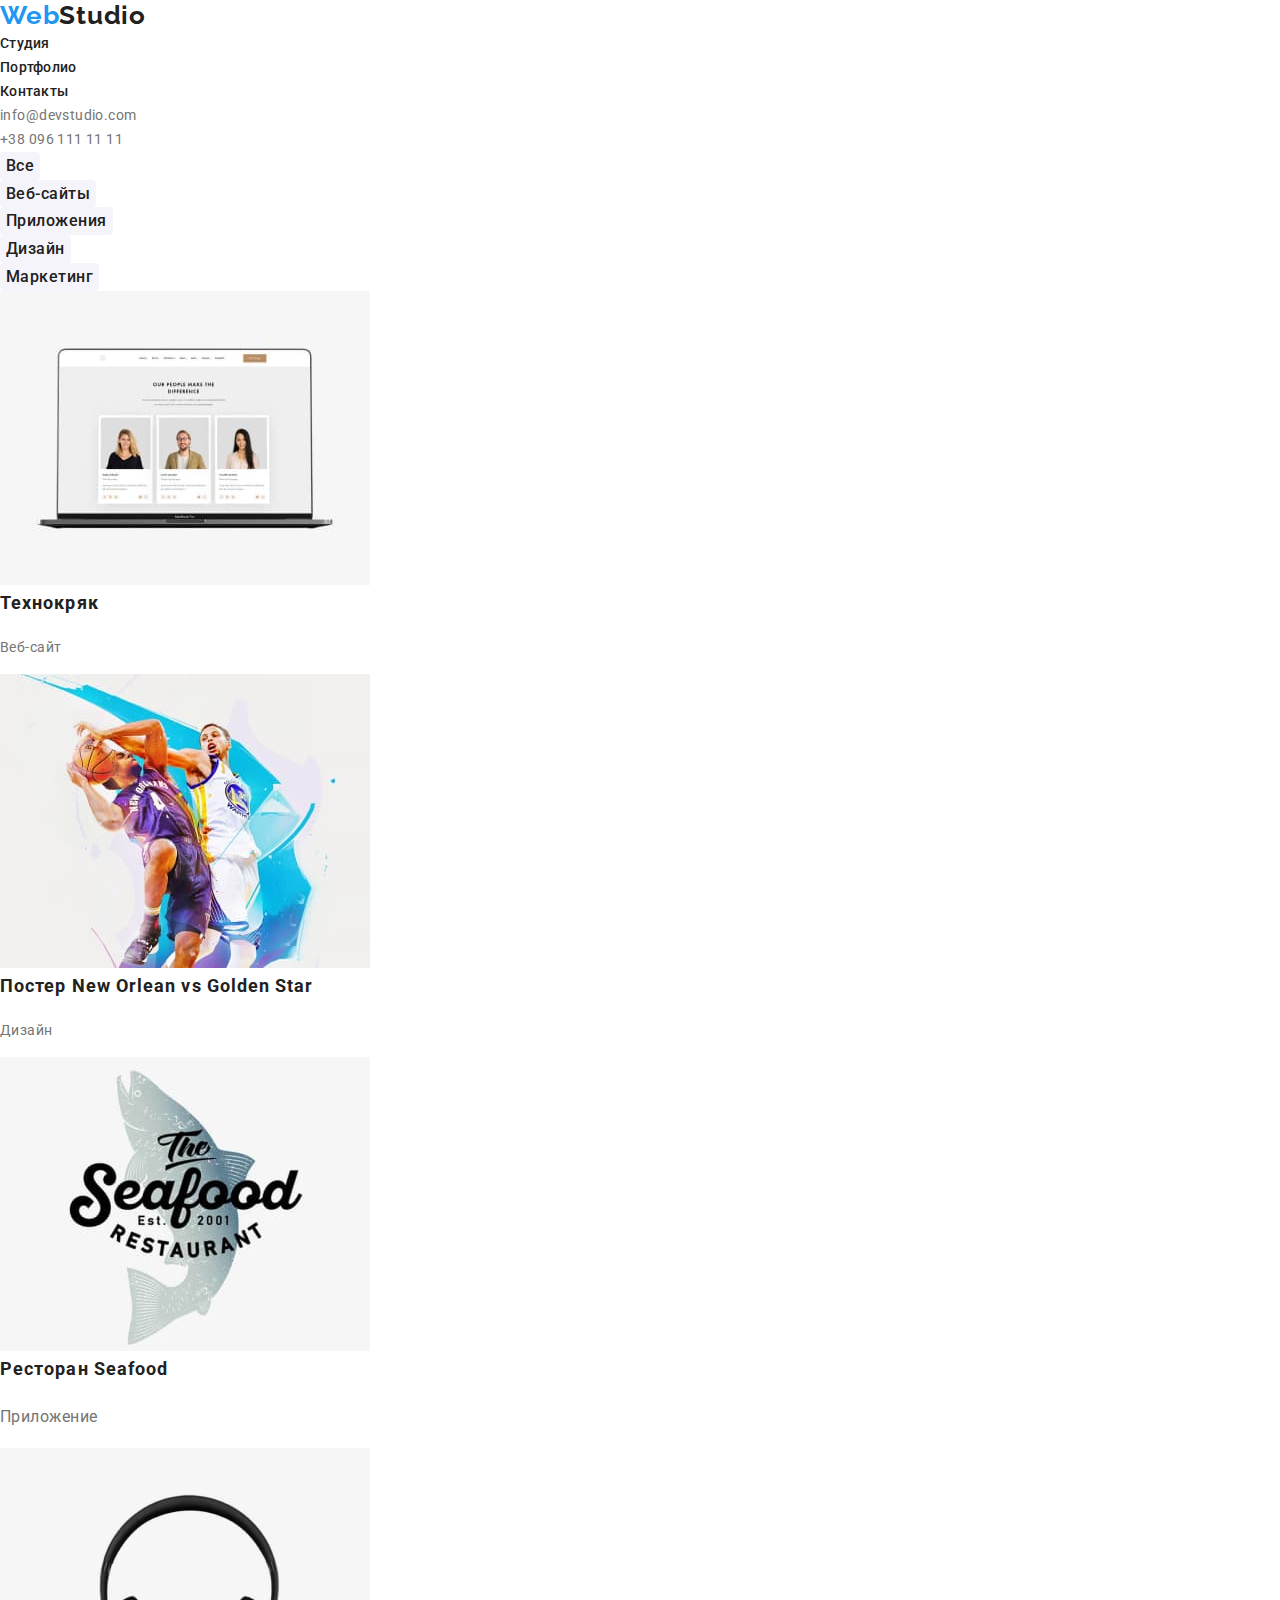
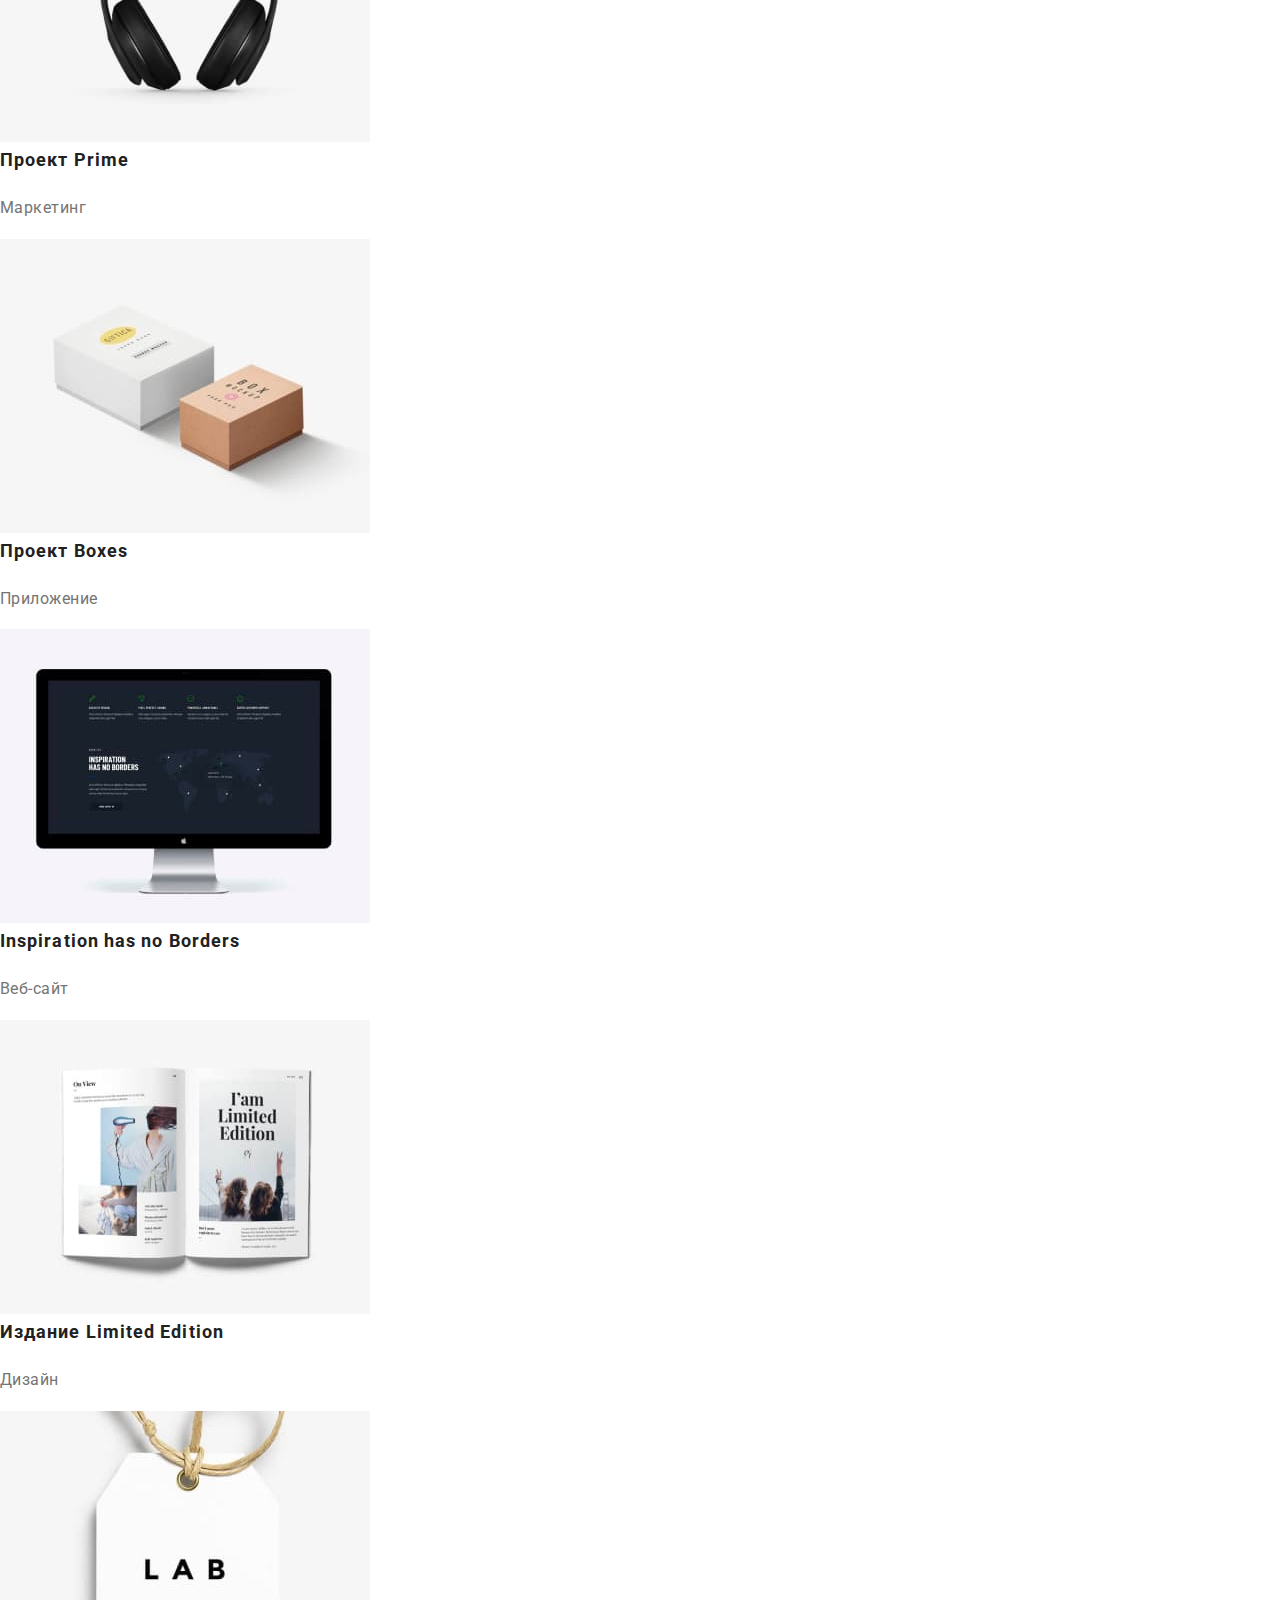
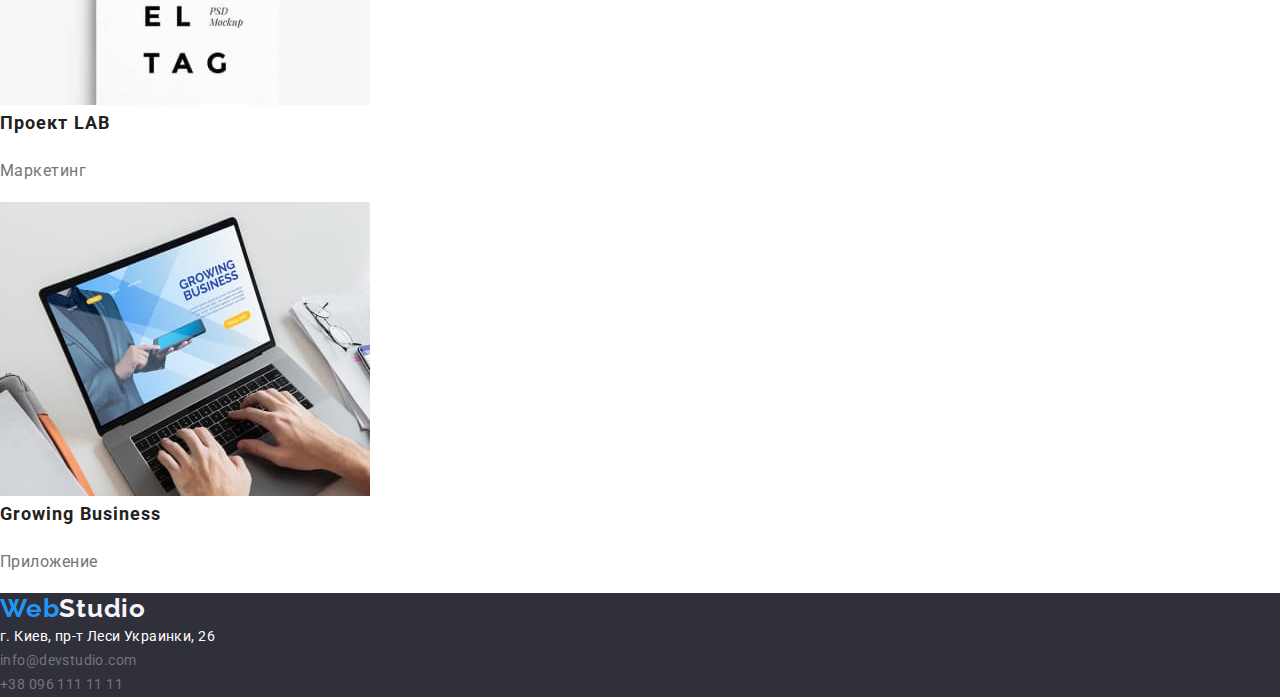
==== portfolio.html @ ca4fcf71 "com1" ====
<!DOCTYPE html>
<html lang="ru">

<head>
    <meta charset="UTF-8" />
    <meta http-equiv="X-UA-Compatible" content="IE=edge" />
    <meta name="viewport" content="width=device-width, initial-scale=1.0" />
    <title>WebStudio</title>
    <link rel="preconnect" href="https://fonts.gstatic.com" />
    <link
        href="https://fonts.googleapis.com/css2?family=Raleway:wght@700&family=Roboto:wght@400;500;700;900&display=swap"
        rel="stylesheet" />
    <link rel="stylesheet"
        href="https://cdnjs.cloudflare.com/ajax/libs/modern-normalize/1.0.0/modern-normalize.min.css" />
    <link rel="stylesheet" href="./css/styles.css" />
</head>

<body>
    <header>
        <div class="container">
            <nav class="nav">
                <a href="./index.html" class="logo">Web<span>Studio</span></a>
                <ul>
                    <li><a href="./studia.html" class="logo-list">Студия</a></li>
                    <li><a href="./portfolio.html" class="logo-list">Портфолио</a></li>
                    <li><a href="" class="logo-list">Контакты</a></li>
                </ul>
            </nav>
            <ul>
                <li>
                    <a href="mailto:info@devstudio.com" class="link">info@devstudio.com</a>
                </li>
                <li><a href="tel:+380961111111" class="link">+38 096 111 11 11</a></li>
            </ul>
        </div>
    </header>
    <main>
        <section>
            <h1 class="visually-hidden"> примеры наших работ</h1>
            <ul>
                <li> <button class="btn" type="button">Все</button> </li>
                <li> <button class="btn" type="button">Веб-сайты</button> </li>
                <li> <button class="btn" type="button">Приложения</button> </li>
                <li> <button class="btn" type="button">Дизайн</button> </li>
                <li> <button class="btn" type="button">Маркетинг</button> </li>
            </ul>

            <ul>
                <li>
                    <img src="./images/portfolio/portfolio1.jpg" alt="laptop" width="370">
                    <h2 class="portfolio-title">Технокряк</h2>
                    <p>Веб-сайт</p>


                </li>
                <li>
                    <img src="./images/portfolio/portfolio2.jpg" alt="poster" width="370">
                    <h2 class="portfolio-title">Постер New Orlean vs Golden Star</h2>
                    <p>Дизайн</p>


                </li>
                <li>
                    <img src="./images/portfolio/portfolio3.jpg" alt="restourant logo" width="370">
                    <h2 class="portfolio-title">Ресторан Seafood</h2>
                    <p class="portfolio-subtitle">Приложение</p>


                </li>
                <li>
                    <img src="./images/portfolio/portfolio4.jpg" alt="headphones" width="370">
                    <h2 class="portfolio-title">Проект Prime</h2>
                    <p class="portfolio-subtitle">Маркетинг</p>


                </li>
                <li>
                    <img src="./images/portfolio/portfolio5.jpg" alt="project boxes" width="370">
                    <h2 class="portfolio-title">Проект Boxes</h2>
                    <p class="portfolio-subtitle">Приложение</p>


                </li>
                <li>
                    <img src="./images/portfolio/portfolio6.jpg" alt="Inspiration" width="370">

                    <h2 class="portfolio-title">Inspiration has no Borders</h2>
                    <p class="portfolio-subtitle">Веб-сайт</p>


                </li>
                <li>
                    <img src="./images/portfolio/portfolio7.jpg" alt="Limited Edition" width="370">
                    <h2 class="portfolio-title">Издание Limited Edition</h2>
                    <p class="portfolio-subtitle">Дизайн</p>


                </li>
                <li>
                    <img src="./images/portfolio/portfolio8.jpg" alt="project lab" width="370">
                    <h2 class="portfolio-title">Проект LAB</h2>
                    <p class="portfolio-subtitle">Маркетинг</p>


                </li>
                <li>
                    <img src="./images/portfolio/portfolio9.jpg" alt="Growing Business" width="370">
                    <h2 class="portfolio-title">Growing Business</h2>
                    <p class="portfolio-subtitle">Приложение</p>


                </li>
            </ul>
        </section>
    </main>
    <footer class="footer">

        <a href="./index.html" class="logo">Web<span>Studio</span></a>
        <address>
            <p class="address">г. Киев, пр-т Леси Украинки, 26</p>
            <ul>
                <li>
                    <a href="mailto:info@devstudio.com" class="link">info@devstudio.com</a>
                </li>
                <li><a href="tel:+380961111111" class="link">+38 096 111 11 11</a></li>
            </ul>
        </address>
    </footer>
</body>

</html>
---- css/styles.css ----
body {
    font-family: 'Roboto';
    font-size: 14px;
    line-height: 1.71;
    letter-spacing: 0.03em;
    color: var(--main-text-color);
}

:root {
    --accent-color-accent: #2196F3;
    --title-text-color: #212121;
    --main-text-color: #757575;
    --main-font: 'Roboto', sans-serif;
    --title-font: 'Raleway', sans-serif;
    --background-color: #F5F4FA;
    --background-color-light: #E5E5E5;
    --background-color-dark: #2F303A;
    --focus-color-text: #FFFFFF;
    --address-link-color-footer: rgba(255, 255, 255, 0.6);
}

html {
    box-sizing: border-box;
}

*, *::after, *::before {
    box-sizing: inherit;
}

h1, h2, h3, h4, h5, h6, p {
    margin-top: 0;
}

ul, a {
    list-style-type: none;
    padding-left: 0;
    margin: 0;
    text-decoration: none;
}

img {
    display: block;
    max-width: 100%;
    height: auto;
}

.nav {}

/* header */

/* nav */

.logo {
    font-family: Raleway;
    font-weight: bold;
    font-size: 26px;
    line-height: 1.19;
    letter-spacing: 0.03em;
    color: var(--accent-color-accent);
}

.nav span {
    color: var(--title-text-color);
}

.link {
    text-decoration: none;
    color: var(--main-text-color);
    font-style: normal;
}

.link:hover, .link:focus {
    color: var(--accent-color-accent)
}

/* header-list */

.logo-list {
    font-weight: 500;
    font-size: 14px;
    line-height: 1.14;
    letter-spacing: 0.02em;
    color: var(--title-text-color);
}

.logo-list:hover, .logo-list:focus {
    color: var(--accent-color-accent)
}

/* footer */

.footer {
    background: var(--background-color-dark);
}

.footer span {
    color: var(--background-color);
}

.address {
    font-style: normal;
    text-decoration: none;
    font-size: 14px;
    line-height: 1.71;
    letter-spacing: 0.03em;
    color: var(--focus-color-text);
    margin: 0;
}

/* .container, .address {
    width: 1230px;
    margin-left: auto;
    margin-right: auto;
    padding-left: 15px;
    padding-right: 15px;
    margin: 0 auto;
} */

/* main secion2 */

.caption-our-team {
    font-family: var(---main-font);
    font-weight: bold;
    font-size: 36px;
    line-height: 1.16;
    letter-spacing: 0.03em;
    color: var(--title-text-color);
    text-decoration: none;
}

.title-our-team {
    font-weight: 500;
    font-size: 16px;
    line-height: 1.18;
    letter-spacing: 0.03em;
    color: var(--title-text-color)
}

.subtitle-our-team {
    font-weight: normal;
    font-size: 16px;
    line-height: 1.18;
    letter-spacing: 0.03em;
    color: var(--main-text-color)
}

/* main section 1 */

.pic-backround {
    background-image: url(../images/Bg.jpg);
}

.pic-backround-title {
    font-weight: 900;
    font-size: 44px;
    line-height: 1.36;
    letter-spacing: 0.06em;
    text-transform: uppercase;
    color: var(--focus-color-text);
}

/*  кнопка Заказать услугу */

.main-button {
    font-weight: bold;
    font-size: 16px;
    line-height: 1.87;
    letter-spacing: 0.06em;
    color: var(--focus-color-text);
    background-color: var(--accent-color-accent);
    cursor: pointer;
}

/* секция  примеры наших работ */

.section-title {
    font-weight: bold;
    font-size: 14px;
    line-height: 1.14;
    letter-spacing: 0.03em;
    text-transform: uppercase;
    color: var(--title-text-color);
}

.section-subtitle {
    font-size: 14px;
    line-height: 1.71;
    letter-spacing: 0.03em;
}

.visually-hidden {
    position: absolute;
    clip: rect(1px 1px 1px 1px);
    clip: rect(1px, 1px, 1px, 1px);
    padding: 0;
    border: 0;
    height: 1px;
    width: 1px;
    overflow: hidden
}

/* page  portfolio */

/* секция  примеры наших работ */

.portfolio-title {
    font-weight: bold;
    font-size: 18px;
    line-height: 2.0;
    letter-spacing: 0.06em;
    color: var(--title-text-color);
}

.portfolio-subtitle {
    font-size: 16px;
    line-height: 1.87;
    letter-spacing: 0.03em;
    color: var(--main-text-color);
}

.btn {
    background: var(--background-color);
    color: var(--title-text-color);
    border-radius: 4px;
    border: none;
    font-weight: 500;
    font-size: 16px;
    line-height: 1.62;
    letter-spacing: 0.03em;
}

.btn:hover, .btn:focus {
    background: var(--accent-color-accent);
    box-shadow: 0px 3px 1px rgba(0, 0, 0, 0.1), 0px 1px 2px rgba(0, 0, 0, 0.08), 0px 2px 2px rgba(0, 0, 0, 0.12);
    border-radius: 4px;
    color: var(--focus-color-text);
    border: none;
}
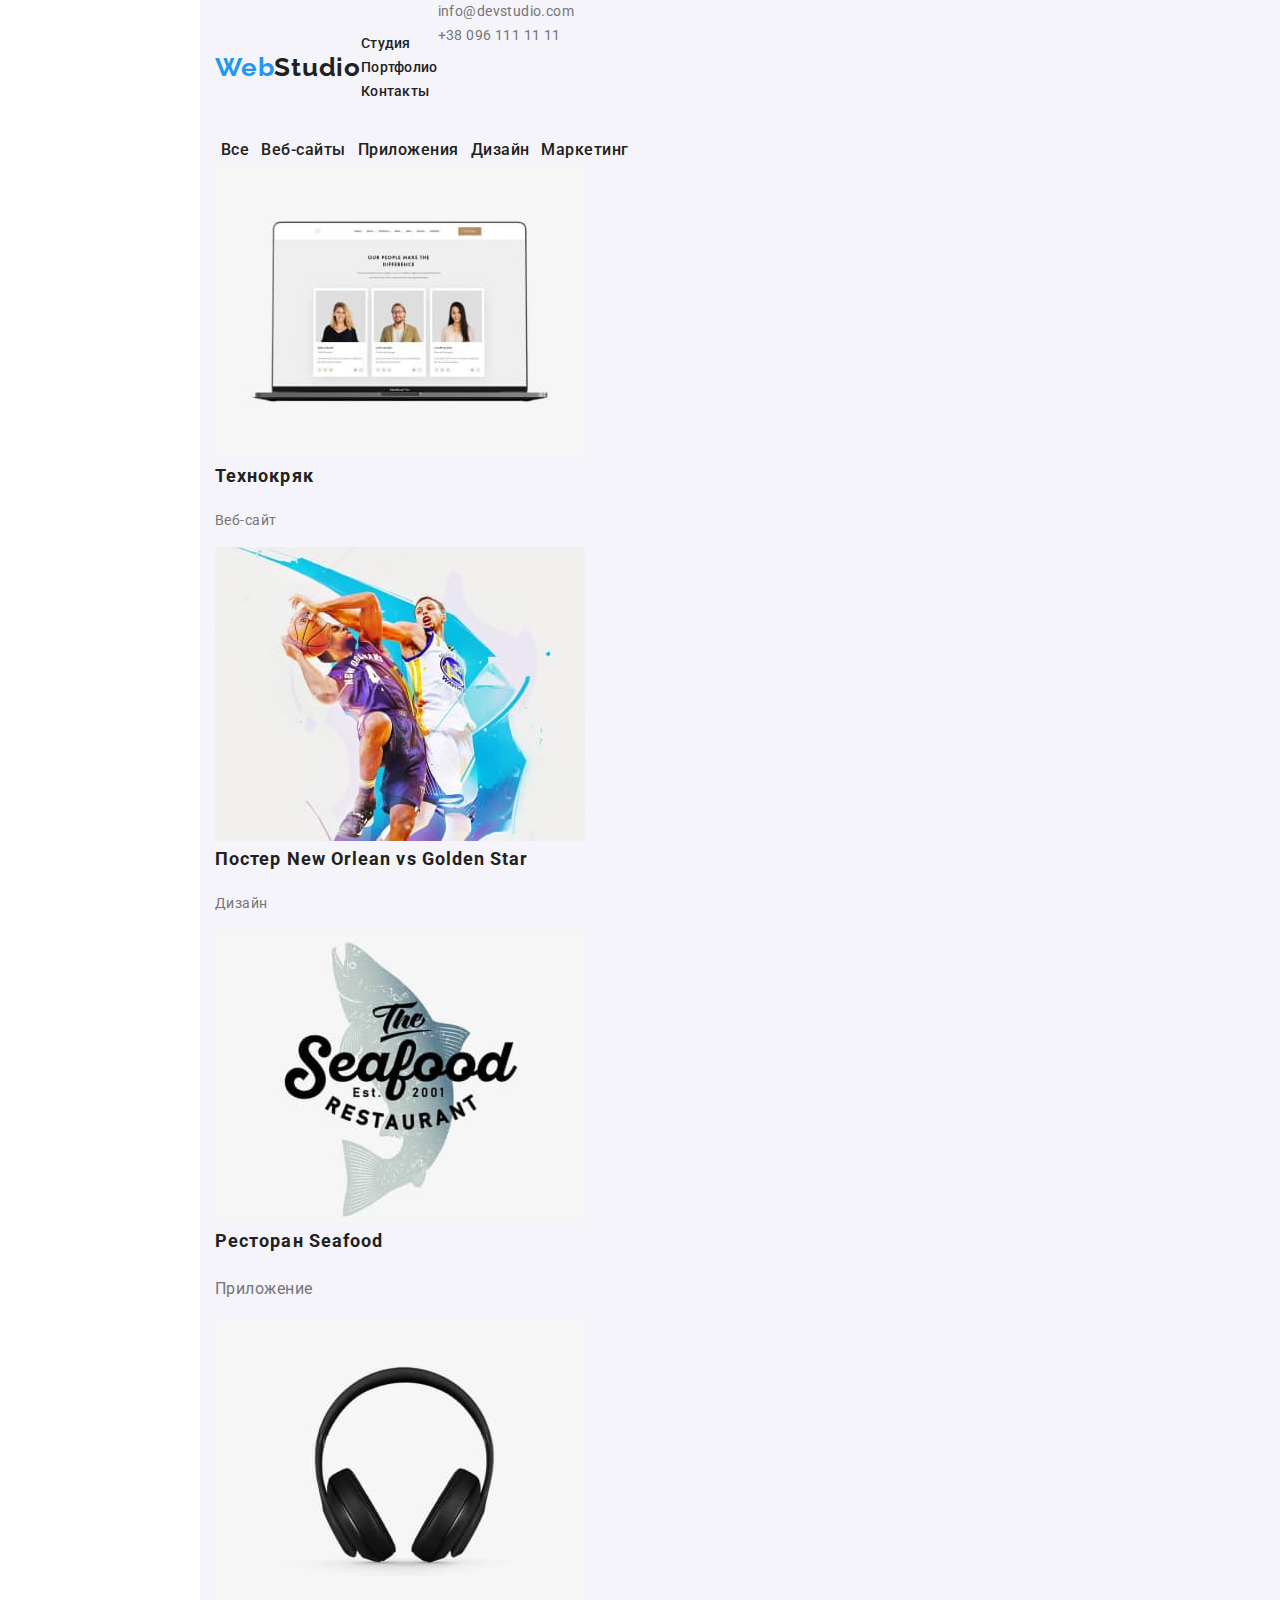
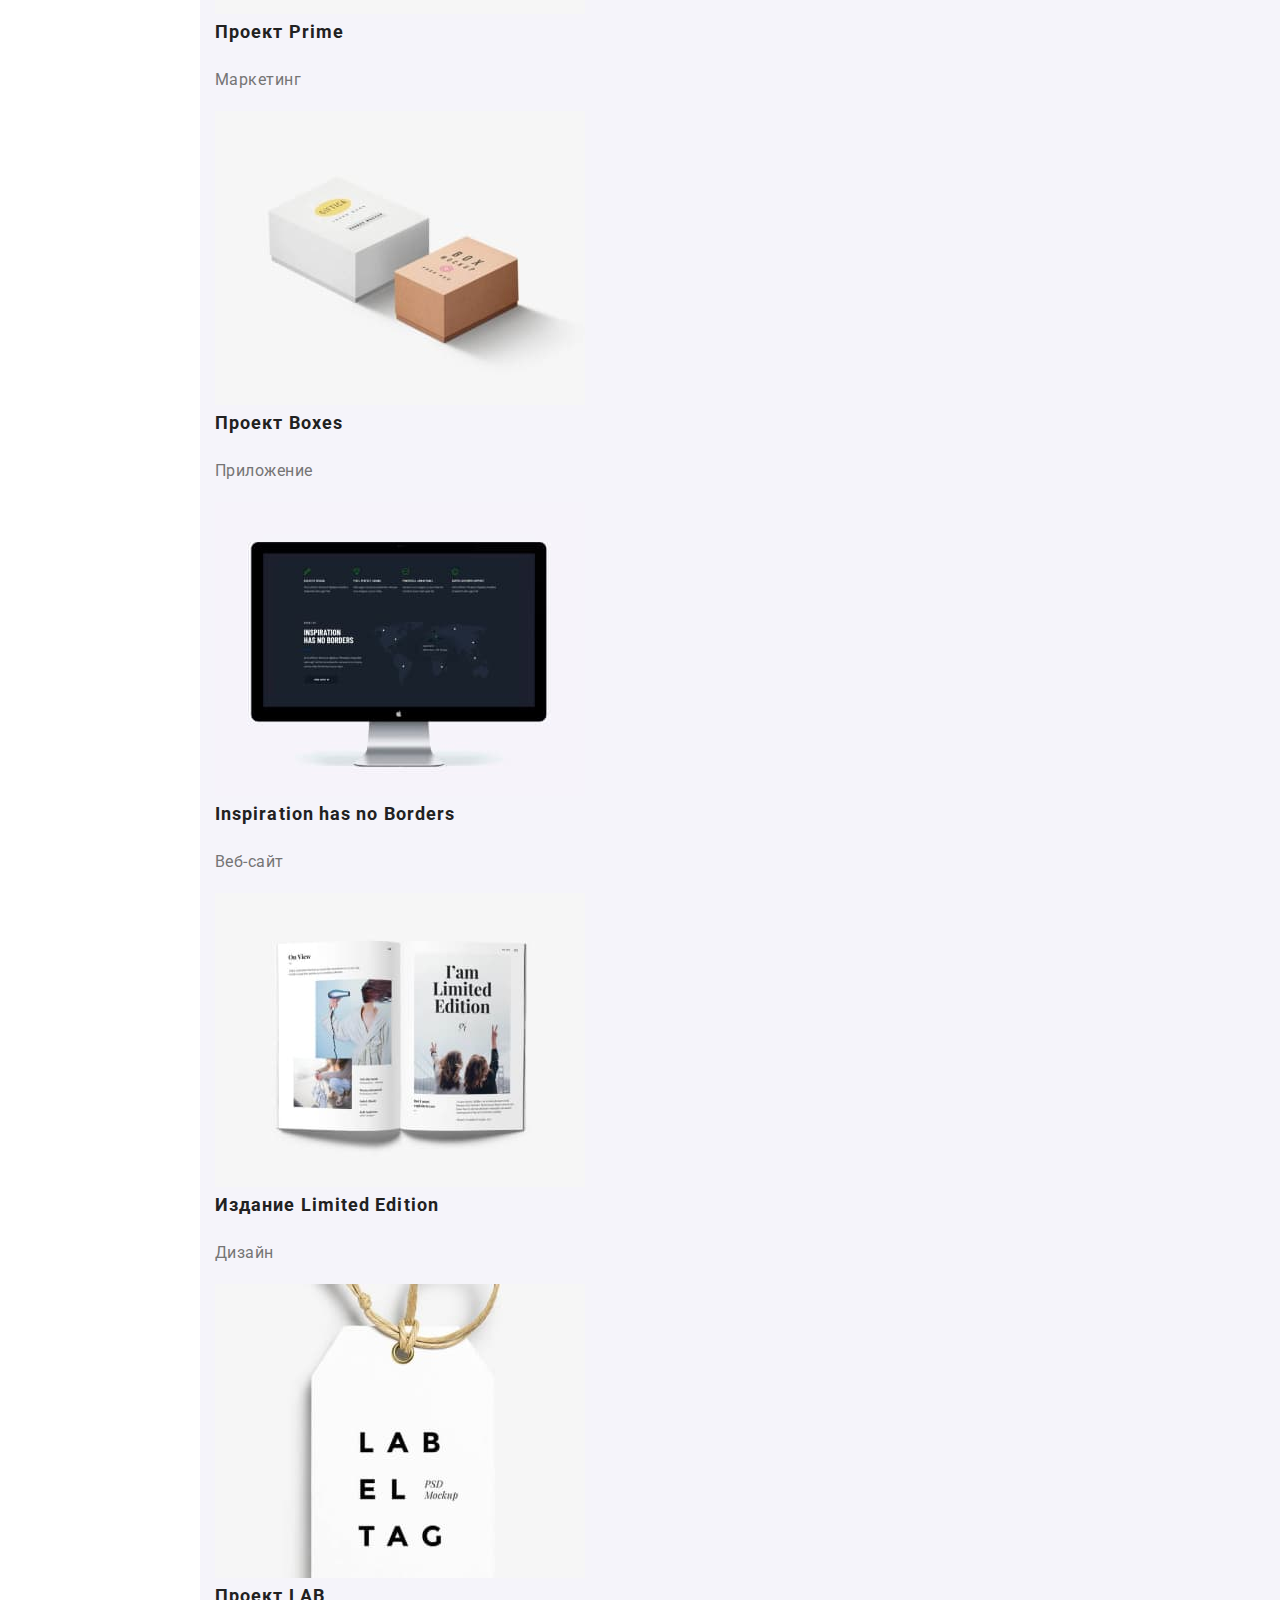
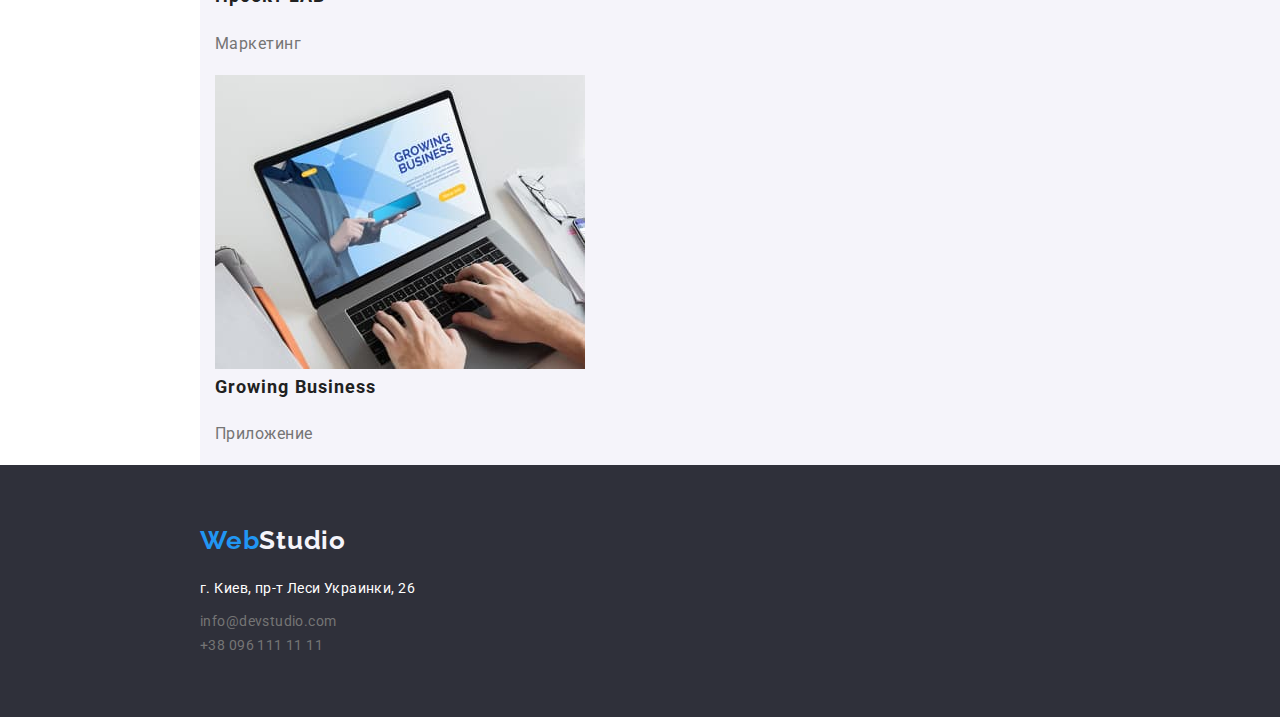
==== commit 3050532f: "c1" ====
--- a/portfolio.html
+++ b/portfolio.html
@@ -35,9 +35,10 @@
         </div>
     </header>
     <main>
+        <div class="container">
         <section>
             <h1 class="visually-hidden"> примеры наших работ</h1>
-            <ul>
+            <ul class="list-btn">
                 <li> <button class="btn" type="button">Все</button> </li>
                 <li> <button class="btn" type="button">Веб-сайты</button> </li>
                 <li> <button class="btn" type="button">Приложения</button> </li>
@@ -112,20 +113,22 @@
                 </li>
             </ul>
         </section>
+    </div>
     </main>
-    <footer class="footer">
 
-        <a href="./index.html" class="logo">Web<span>Studio</span></a>
-        <address>
-            <p class="address">г. Киев, пр-т Леси Украинки, 26</p>
-            <ul>
-                <li>
-                    <a href="mailto:info@devstudio.com" class="link">info@devstudio.com</a>
-                </li>
-                <li><a href="tel:+380961111111" class="link">+38 096 111 11 11</a></li>
-            </ul>
-        </address>
-    </footer>
+        <footer class="footer">
+        
+            <a href="./index.html" class="logo">Web<span>Studio</span></a>
+            <address>
+                <p class="address">г. Киев, пр-т Леси Украинки, 26</p>
+                <ul>
+                    <li>
+                        <a href="mailto:info@devstudio.com" class="link">info@devstudio.com</a>
+                    </li>
+                    <li><a href="tel:+380961111111" class="link">+38 096 111 11 11</a></li>
+                </ul>
+            </address>
+        </footer>
 </body>
 
 </html>--- a/css/styles.css
+++ b/css/styles.css
@@ -44,77 +44,122 @@
     height: auto;
 }
 
-.nav {}
-
-/* header */
-
-/* nav */
-
-.logo {
-    font-family: Raleway;
-    font-weight: bold;
-    font-size: 26px;
-    line-height: 1.19;
-    letter-spacing: 0.03em;
-    color: var(--accent-color-accent);
-}
-
-.nav span {
-    color: var(--title-text-color);
-}
-
-.link {
-    text-decoration: none;
-    color: var(--main-text-color);
-    font-style: normal;
-}
-
-.link:hover, .link:focus {
-    color: var(--accent-color-accent)
-}
-
-/* header-list */
-
-.logo-list {
-    font-weight: 500;
-    font-size: 14px;
-    line-height: 1.14;
-    letter-spacing: 0.02em;
-    color: var(--title-text-color);
-}
-
-.logo-list:hover, .logo-list:focus {
-    color: var(--accent-color-accent)
-}
-
-/* footer */
-
-.footer {
-    background: var(--background-color-dark);
-}
-
-.footer span {
-    color: var(--background-color);
-}
-
-.address {
-    font-style: normal;
-    text-decoration: none;
-    font-size: 14px;
-    line-height: 1.71;
-    letter-spacing: 0.03em;
-    color: var(--focus-color-text);
-    margin: 0;
-}
-
-/* .container, .address {
-    width: 1230px;
+.container {
+    width: 1560px;
     margin-left: auto;
     margin-right: auto;
     padding-left: 15px;
     padding-right: 15px;
     margin: 0 auto;
-} */
+    display: flex;
+}
+
+/* header */
+
+/* nav */
+
+.logo {
+    font-family: Raleway;
+    font-weight: bold;
+    font-size: 26px;
+    line-height: 1.19;
+    letter-spacing: 0.03em;
+    color: var(--accent-color-accent);
+}
+
+.nav span {
+    color: var(--title-text-color);
+}
+
+.nav-list {
+    display: flex;
+    align-items: center;
+    margin-left: 93px;
+}
+
+.nav {
+    display: flex;
+    align-items: center;
+    padding-top: 32px;
+    padding-bottom: 32px;
+}
+
+.contacts-item {}
+
+.contacts {
+    display: flex;
+    align-items: center;
+    margin-left: auto;
+}
+
+.link {
+    text-decoration: none;
+    color: var(--main-text-color);
+    font-style: normal;
+}
+
+.link:hover, .link:focus {
+    color: var(--accent-color-accent)
+}
+
+/* header-list */
+
+.logo-list {
+    font-weight: 500;
+    font-size: 14px;
+    line-height: 1.14;
+    letter-spacing: 0.02em;
+    color: var(--title-text-color);
+}
+
+.logo-list:hover, .logo-list:focus {
+    color: var(--accent-color-accent)
+}
+
+header {
+    padding-left: 200px;
+    padding-right: 200px;
+    margin-left: auto;
+    margin-right: auto;
+}
+
+main {
+    padding-left: 200px;
+    padding-right: 200px;
+    margin-left: auto;
+    margin-right: auto;
+}
+
+/* footer */
+
+.footer {
+    background: var(--background-color-dark);
+    padding-left: 200px;
+    padding-top: 60px;
+    padding-bottom: 60px;
+    height: 252px;
+}
+
+.container, .section-our-team {
+    background: var(--background-color);
+    width: 1600px;
+}
+
+.footer span {
+    color: var(--background-color);
+}
+
+.address {
+    font-style: normal;
+    text-decoration: none;
+    font-size: 14px;
+    line-height: 1.71;
+    letter-spacing: 0.03em;
+    color: var(--focus-color-text);
+    margin: 0;
+    padding-top: 20px;
+    padding-bottom: 9px;
+}
 
 /* main secion2 */
 
@@ -126,6 +171,7 @@
     letter-spacing: 0.03em;
     color: var(--title-text-color);
     text-decoration: none;
+    text-align: center;
 }
 
 .title-our-team {
@@ -147,7 +193,10 @@
 /* main section 1 */
 
 .pic-backround {
-    background-image: url(../images/Bg.jpg);
+    background: var(--background-color-dark);
+    width: 1600px;
+    height: 600px;
+    align-items: center;
 }
 
 .pic-backround-title {
@@ -157,6 +206,7 @@
     letter-spacing: 0.06em;
     text-transform: uppercase;
     color: var(--focus-color-text);
+    text-align: center;
 }
 
 /*  кнопка Заказать услугу */
@@ -218,6 +268,10 @@
     color: var(--main-text-color);
 }
 
+.list-btn {
+    display: flex;
+}
+
 .btn {
     background: var(--background-color);
     color: var(--title-text-color);
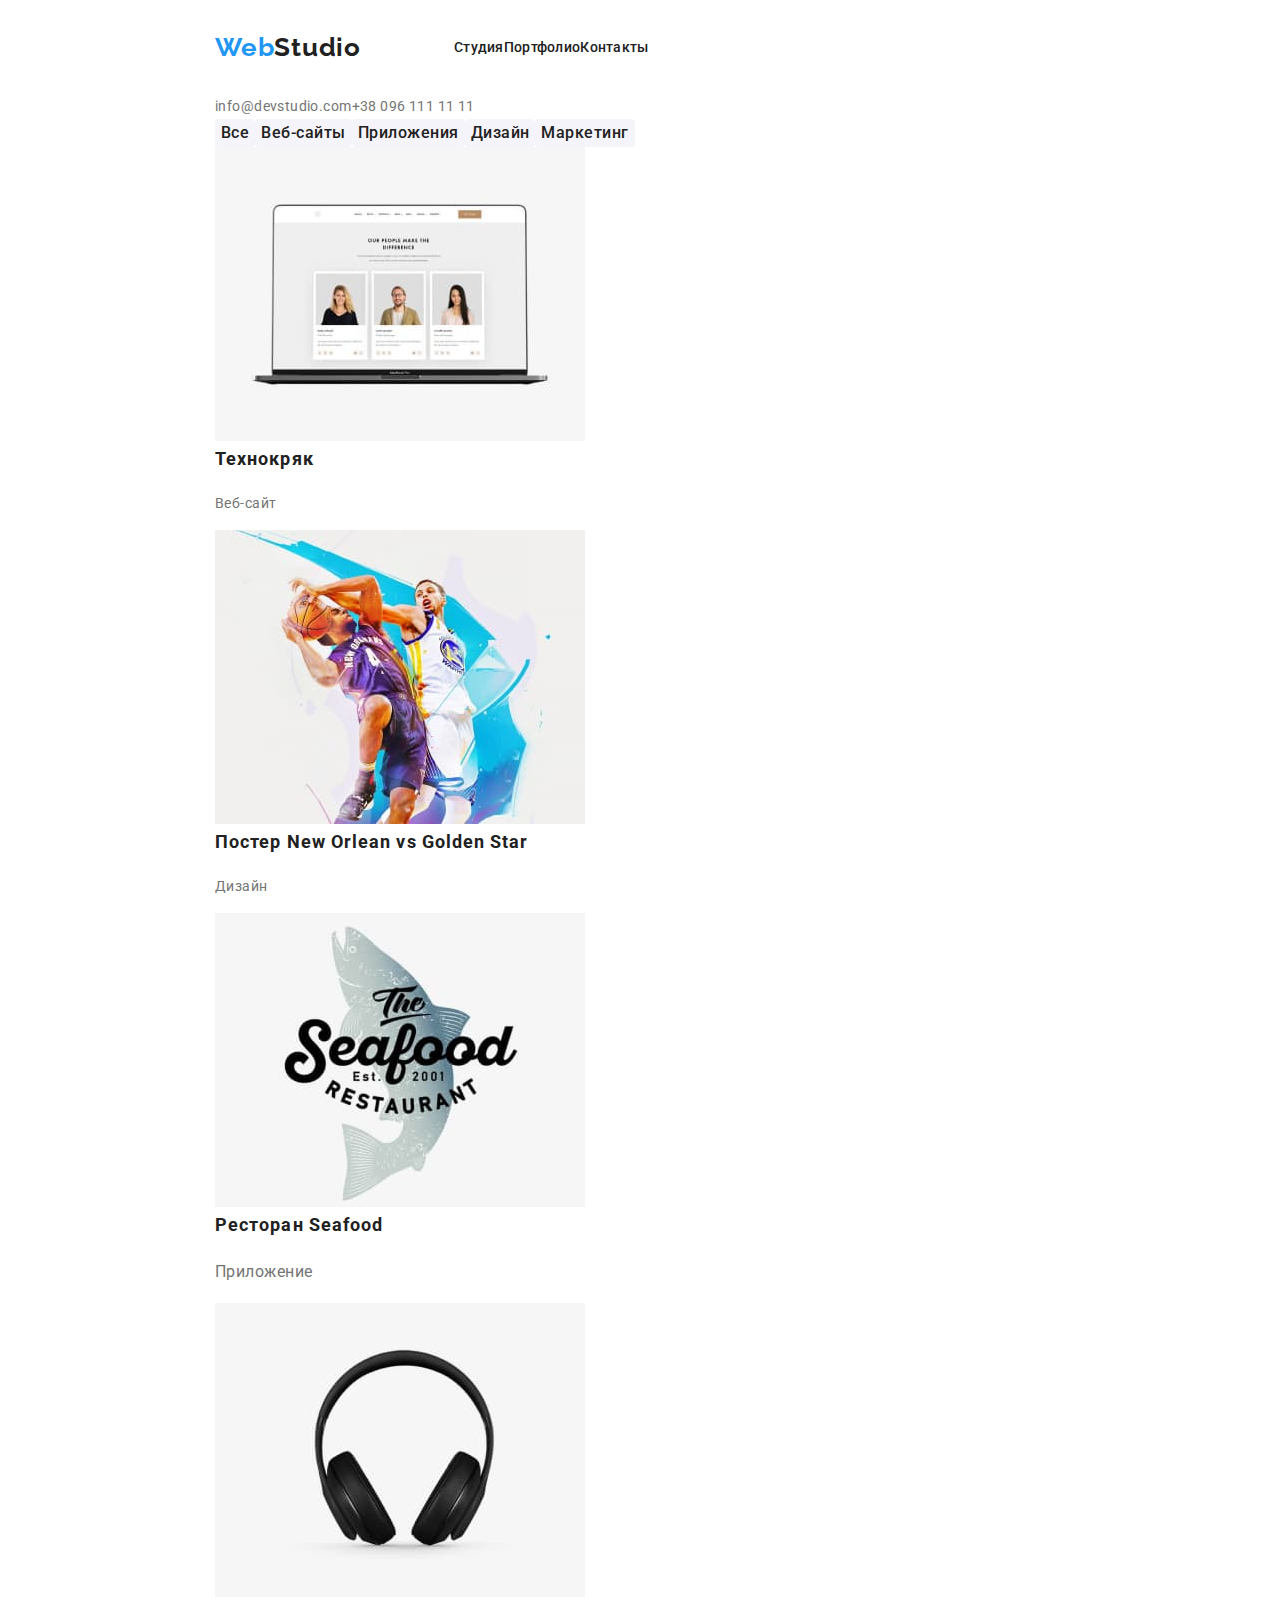
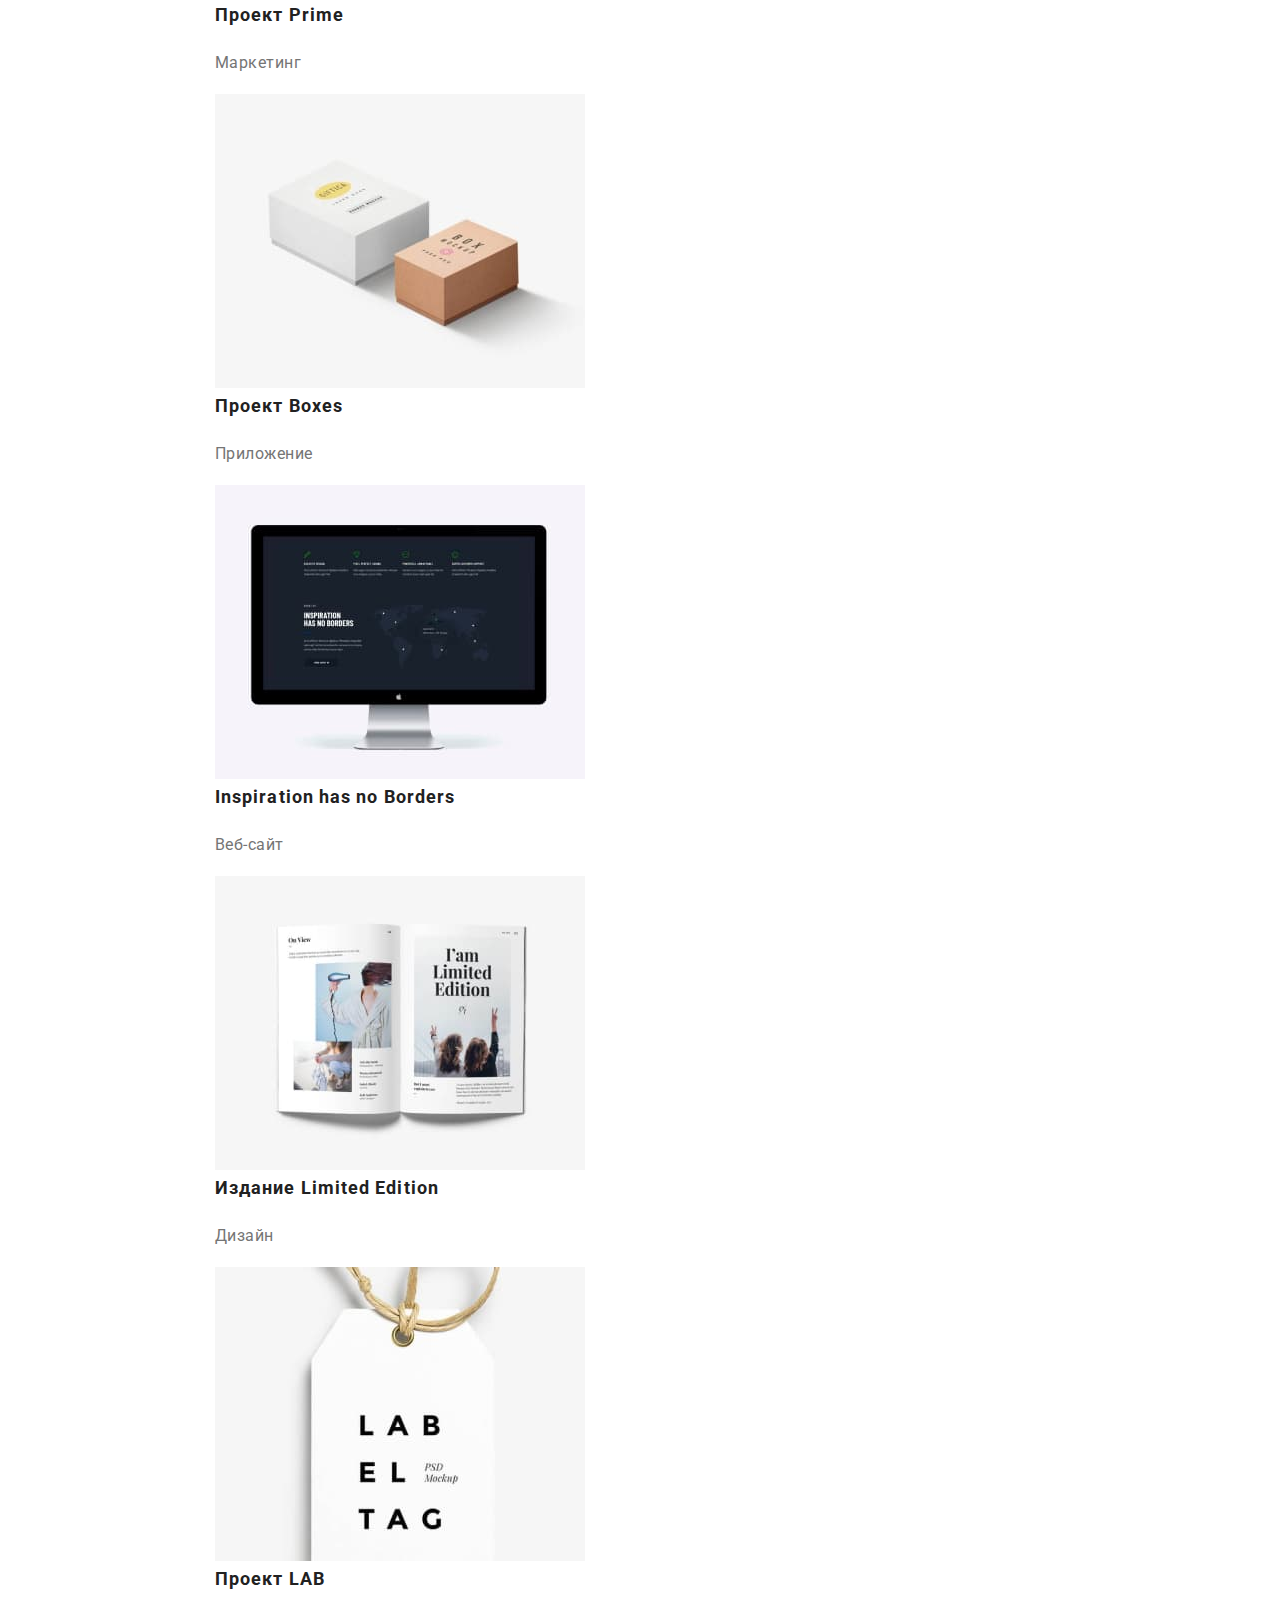
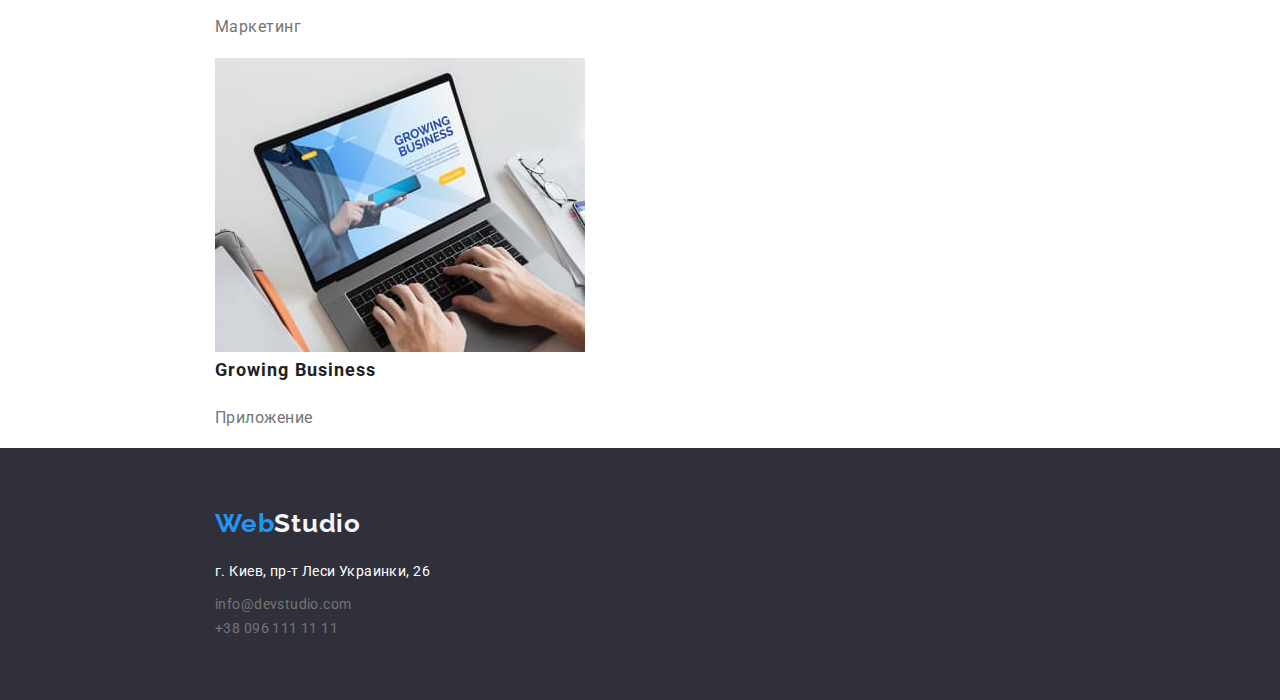
==== commit f4c87e64: "c2" ====
--- a/portfolio.html
+++ b/portfolio.html
@@ -20,17 +20,19 @@
         <div class="container">
             <nav class="nav">
                 <a href="./index.html" class="logo">Web<span>Studio</span></a>
-                <ul>
+                <ul class="nav-list">
                     <li><a href="./studia.html" class="logo-list">Студия</a></li>
                     <li><a href="./portfolio.html" class="logo-list">Портфолио</a></li>
                     <li><a href="" class="logo-list">Контакты</a></li>
                 </ul>
             </nav>
-            <ul>
-                <li>
+            <ul class="contacts">
+                <li class="contacts-item">
                     <a href="mailto:info@devstudio.com" class="link">info@devstudio.com</a>
                 </li>
-                <li><a href="tel:+380961111111" class="link">+38 096 111 11 11</a></li>
+                <li class="contacts-item">
+                    <a href="tel:+380961111111" class="link">+38 096 111 11 11</a>
+                </li>
             </ul>
         </div>
     </header>
@@ -116,19 +118,20 @@
     </div>
     </main>
 
-        <footer class="footer">
-        
-            <a href="./index.html" class="logo">Web<span>Studio</span></a>
-            <address>
-                <p class="address">г. Киев, пр-т Леси Украинки, 26</p>
-                <ul>
-                    <li>
-                        <a href="mailto:info@devstudio.com" class="link">info@devstudio.com</a>
-                    </li>
-                    <li><a href="tel:+380961111111" class="link">+38 096 111 11 11</a></li>
-                </ul>
-            </address>
-        </footer>
+    <footer class="footer">
+        <div class="container">
+        <a href="./index.html" class="logo">Web<span>Studio</span></a>
+        <address>
+            <p class="address">г. Киев, пр-т Леси Украинки, 26</p>
+            <ul>
+                <li>
+                    <a href="mailto:info@devstudio.com" class="link">info@devstudio.com</a>
+                </li>
+                <li><a href="tel:+380961111111" class="link">+38 096 111 11 11</a></li>
+            </ul>
+        </address>
+        </div>
+    </footer>
 </body>
 
 </html>--- a/css/styles.css
+++ b/css/styles.css
@@ -51,7 +51,6 @@
     padding-left: 15px;
     padding-right: 15px;
     margin: 0 auto;
-    display: flex;
 }
 
 /* header */
@@ -140,10 +139,6 @@
     height: 252px;
 }
 
-.container, .section-our-team {
-    background: var(--background-color);
-    width: 1600px;
-}
 
 .footer span {
     color: var(--background-color);
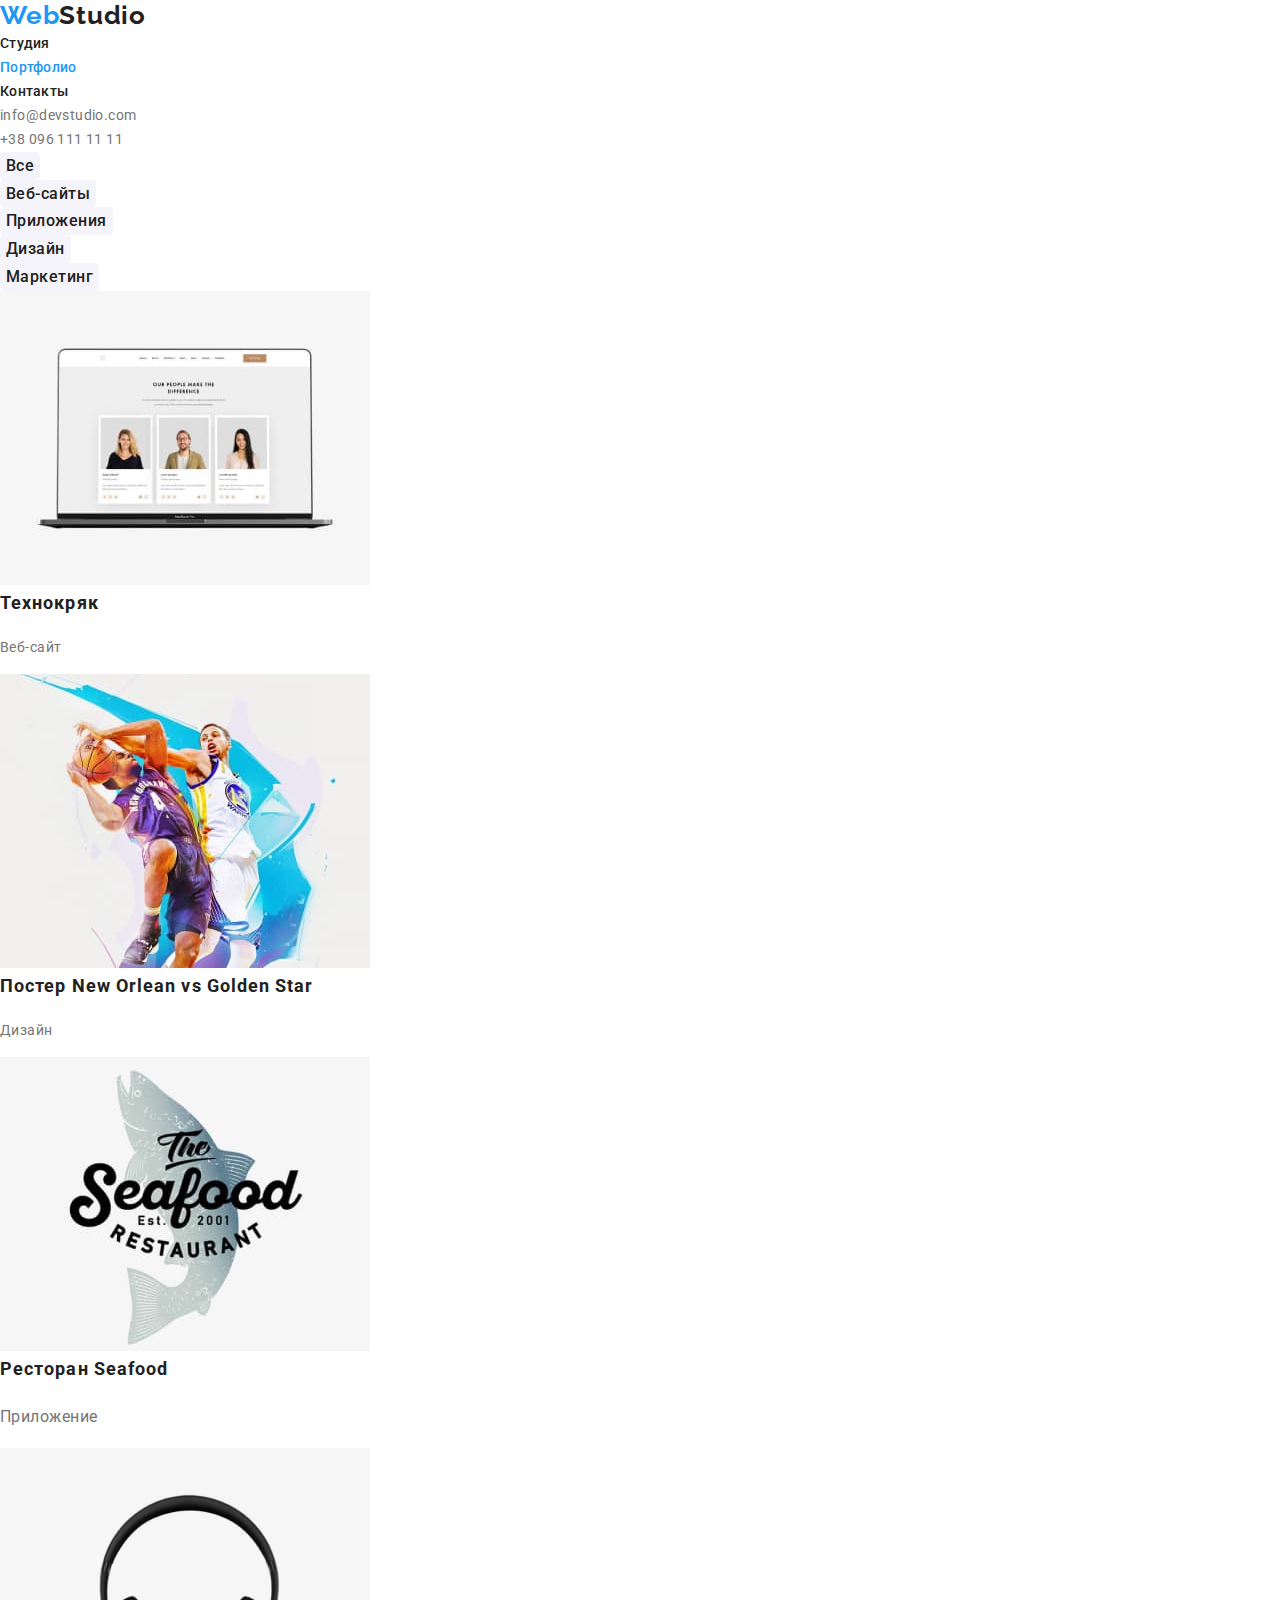
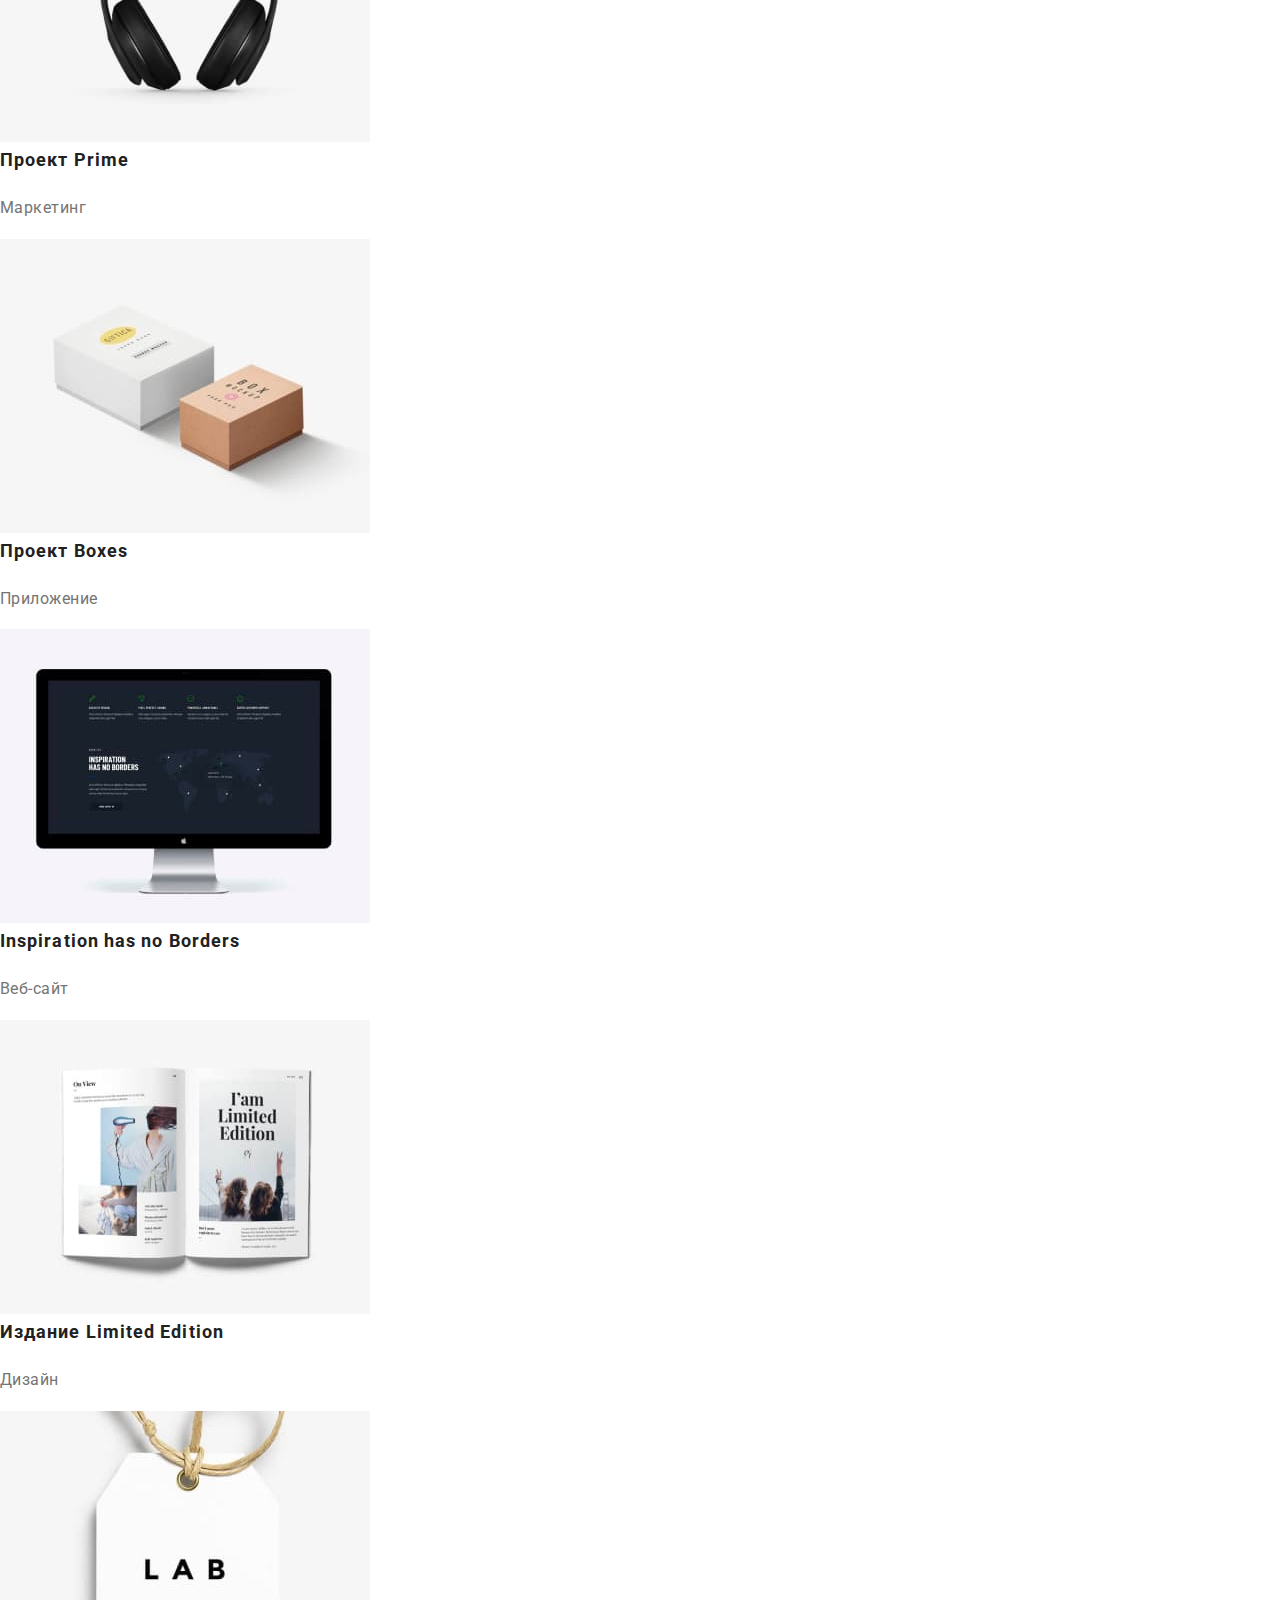
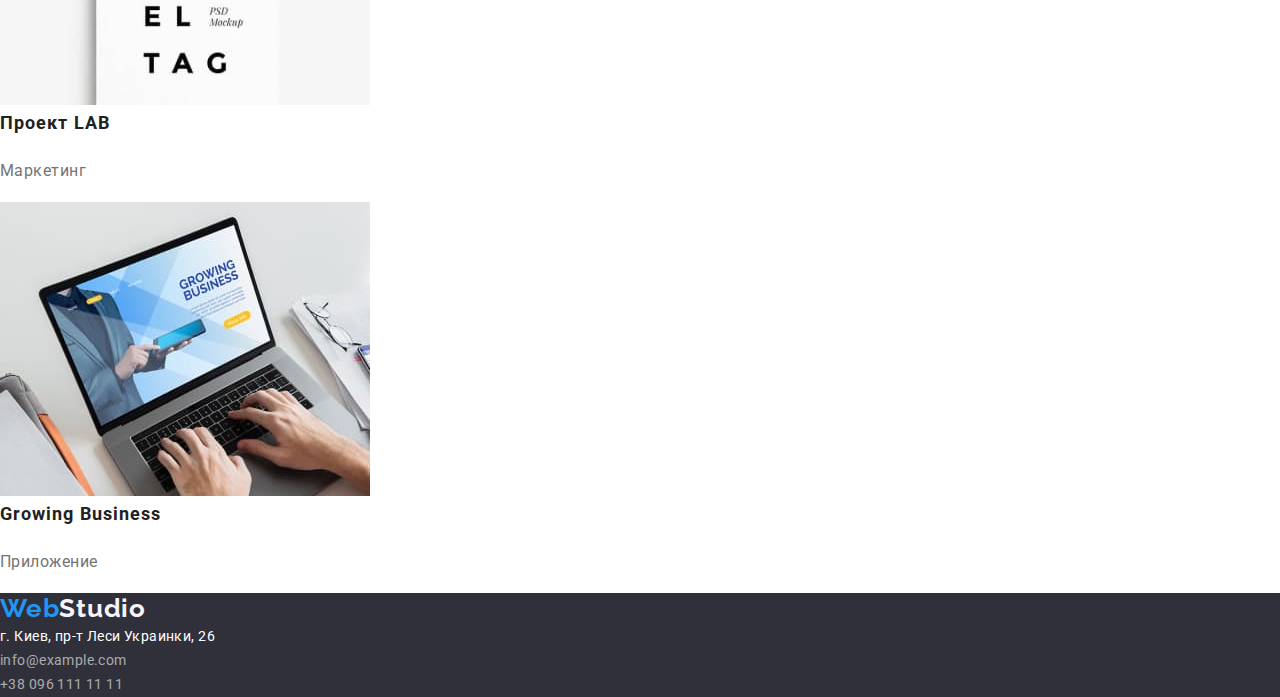
==== commit 6a6d8199: "2" ====
--- a/portfolio.html
+++ b/portfolio.html
@@ -17,30 +17,26 @@
 
 <body>
     <header>
-        <div class="container">
-            <nav class="nav">
-                <a href="./index.html" class="logo">Web<span>Studio</span></a>
-                <ul class="nav-list">
-                    <li><a href="./studia.html" class="logo-list">Студия</a></li>
-                    <li><a href="./portfolio.html" class="logo-list">Портфолио</a></li>
-                    <li><a href="" class="logo-list">Контакты</a></li>
-                </ul>
-            </nav>
-            <ul class="contacts">
-                <li class="contacts-item">
-                    <a href="mailto:info@devstudio.com" class="link">info@devstudio.com</a>
-                </li>
-                <li class="contacts-item">
-                    <a href="tel:+380961111111" class="link">+38 096 111 11 11</a>
-                </li>
+        <nav class="nav">
+            <a href="./index.html" class="logo">Web<span>Studio</span></a>
+            <ul>
+                <li><a href="./studia.html" class="logo-list ">Студия</a></li>
+                <li><a href="./portfolio.html" class="logo-list"><span>Портфолио</span> </a></li>
+                <li><a href="" class="logo-list">Контакты</a></li>
             </ul>
-        </div>
+        </nav>
+        <ul>
+            <li>
+                <a href="mailto:info@devstudio.com" class="link">info@devstudio.com</a>
+            </li>
+            <li><a href="tel:+380961111111" class="link">+38 096 111 11 11</a></li>
+        </ul>
+
     </header>
     <main>
-        <div class="container">
         <section>
             <h1 class="visually-hidden"> примеры наших работ</h1>
-            <ul class="list-btn">
+            <ul>
                 <li> <button class="btn" type="button">Все</button> </li>
                 <li> <button class="btn" type="button">Веб-сайты</button> </li>
                 <li> <button class="btn" type="button">Приложения</button> </li>
@@ -115,22 +111,19 @@
                 </li>
             </ul>
         </section>
-    </div>
     </main>
-
     <footer class="footer">
-        <div class="container">
+    
         <a href="./index.html" class="logo">Web<span>Studio</span></a>
         <address>
             <p class="address">г. Киев, пр-т Леси Украинки, 26</p>
             <ul>
                 <li>
-                    <a href="mailto:info@devstudio.com" class="link">info@devstudio.com</a>
+                    <a href="mailto:info@example.com " class="link colfoot">info@example.com</a>
                 </li>
-                <li><a href="tel:+380961111111" class="link">+38 096 111 11 11</a></li>
+                <li><a href="tel:+380961111111" class="link colfoot">+38 096 111 11 11</a></li>
             </ul>
         </address>
-        </div>
     </footer>
 </body>
 
--- a/css/styles.css
+++ b/css/styles.css
@@ -31,6 +31,10 @@
     margin-top: 0;
 }
 
+button {
+    cursor: pointer;
+}
+
 ul, a {
     list-style-type: none;
     padding-left: 0;
@@ -44,15 +48,6 @@
     height: auto;
 }
 
-.container {
-    width: 1560px;
-    margin-left: auto;
-    margin-right: auto;
-    padding-left: 15px;
-    padding-right: 15px;
-    margin: 0 auto;
-}
-
 /* header */
 
 /* nav */
@@ -70,27 +65,6 @@
     color: var(--title-text-color);
 }
 
-.nav-list {
-    display: flex;
-    align-items: center;
-    margin-left: 93px;
-}
-
-.nav {
-    display: flex;
-    align-items: center;
-    padding-top: 32px;
-    padding-bottom: 32px;
-}
-
-.contacts-item {}
-
-.contacts {
-    display: flex;
-    align-items: center;
-    margin-left: auto;
-}
-
 .link {
     text-decoration: none;
     color: var(--main-text-color);
@@ -104,9 +78,10 @@
 /* header-list */
 
 .logo-list {
+    font-style: normal;
     font-weight: 500;
     font-size: 14px;
-    line-height: 1.14;
+    line-height: 1.17;
     letter-spacing: 0.02em;
     color: var(--title-text-color);
 }
@@ -115,35 +90,27 @@
     color: var(--accent-color-accent)
 }
 
-header {
-    padding-left: 200px;
-    padding-right: 200px;
-    margin-left: auto;
-    margin-right: auto;
-}
-
-main {
-    padding-left: 200px;
-    padding-right: 200px;
-    margin-left: auto;
-    margin-right: auto;
-}
-
 /* footer */
 
 .footer {
     background: var(--background-color-dark);
-    padding-left: 200px;
-    padding-top: 60px;
-    padding-bottom: 60px;
-    height: 252px;
-}
-
+}
 
 .footer span {
     color: var(--background-color);
 }
 
+
+.colfoot {
+    color: var(--address-link-color-footer);
+    font-weight: 400;
+    font-size: 14px;
+    line-height: 1.71;
+    letter-spacing: 0.03em;
+}
+
+
+
 .address {
     font-style: normal;
     text-decoration: none;
@@ -152,8 +119,6 @@
     letter-spacing: 0.03em;
     color: var(--focus-color-text);
     margin: 0;
-    padding-top: 20px;
-    padding-bottom: 9px;
 }
 
 /* main secion2 */
@@ -166,7 +131,6 @@
     letter-spacing: 0.03em;
     color: var(--title-text-color);
     text-decoration: none;
-    text-align: center;
 }
 
 .title-our-team {
@@ -188,10 +152,7 @@
 /* main section 1 */
 
 .pic-backround {
-    background: var(--background-color-dark);
-    width: 1600px;
-    height: 600px;
-    align-items: center;
+    background-image: url(../images/Bg.jpg);
 }
 
 .pic-backround-title {
@@ -201,7 +162,6 @@
     letter-spacing: 0.06em;
     text-transform: uppercase;
     color: var(--focus-color-text);
-    text-align: center;
 }
 
 /*  кнопка Заказать услугу */
@@ -246,6 +206,10 @@
 
 /* page  portfolio */
 
+.logo-list span {
+    color: var(--accent-color-accent);
+}
+
 /* секция  примеры наших работ */
 
 .portfolio-title {
@@ -263,10 +227,6 @@
     color: var(--main-text-color);
 }
 
-.list-btn {
-    display: flex;
-}
-
 .btn {
     background: var(--background-color);
     color: var(--title-text-color);
@@ -276,6 +236,7 @@
     font-size: 16px;
     line-height: 1.62;
     letter-spacing: 0.03em;
+    cursor: pointer;
 }
 
 .btn:hover, .btn:focus {
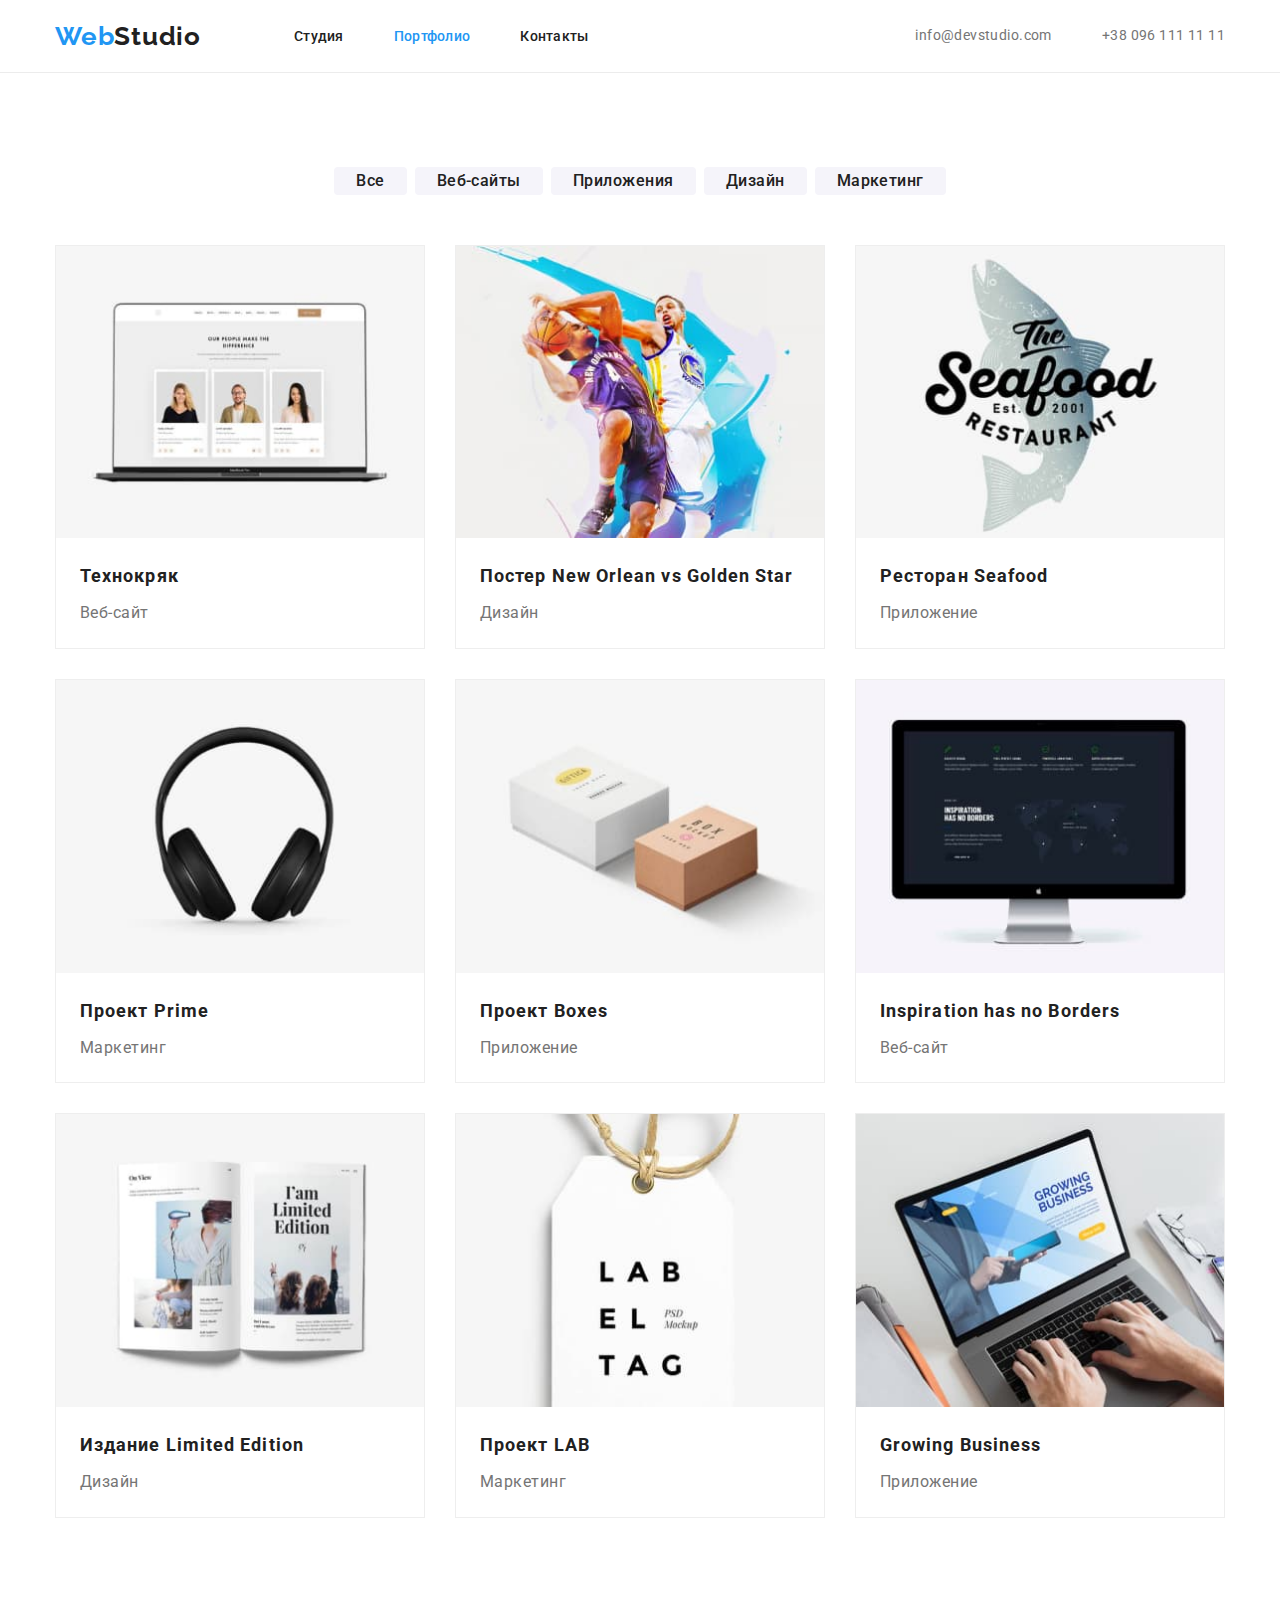
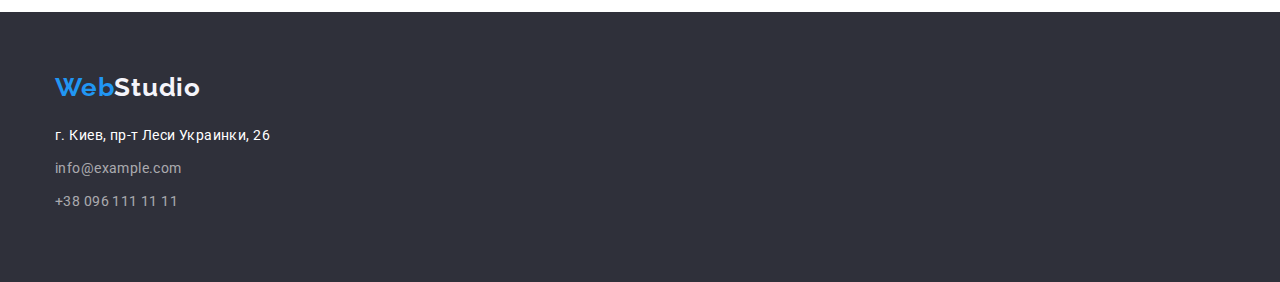
==== commit 7d294106: "333" ====
--- a/portfolio.html
+++ b/portfolio.html
@@ -16,114 +16,119 @@
 </head>
 
 <body>
-    <header>
-        <nav class="nav">
-            <a href="./index.html" class="logo">Web<span>Studio</span></a>
-            <ul>
-                <li><a href="./studia.html" class="logo-list ">Студия</a></li>
-                <li><a href="./portfolio.html" class="logo-list"><span>Портфолио</span> </a></li>
-                <li><a href="" class="logo-list">Контакты</a></li>
+    <header class="page-bottom-border">
+        <div class="container header">
+            <nav class="nav ">
+                <a href="./index.html" class="logo">Web<span>Studio</span></a>
+                <ul class="nav-items">
+                    <li><a href="./studia.html" class="logo-list">Студия</a></li>
+                    <li><a href="./portfolio.html" class="logo-list"> <span>Портфолио</span> </a></li>
+                    <li><a href="" class="logo-list">Контакты</a></li>
+
+                </ul>
+            </nav>
+            <ul class="contacts">
+                <li class="contacts-item">
+                    <a href="mailto:info@devstudio.com" class="link">info@devstudio.com</a>
+                </li>
+                <li class="contacts-item "><a href="tel:+380961111111" class="link">+38 096 111 11 11</a></li>
             </ul>
-        </nav>
-        <ul>
-            <li>
-                <a href="mailto:info@devstudio.com" class="link">info@devstudio.com</a>
-            </li>
-            <li><a href="tel:+380961111111" class="link">+38 096 111 11 11</a></li>
-        </ul>
+        </div>
+    </header>
 
-    </header>
     <main>
-        <section>
-            <h1 class="visually-hidden"> примеры наших работ</h1>
-            <ul>
-                <li> <button class="btn" type="button">Все</button> </li>
-                <li> <button class="btn" type="button">Веб-сайты</button> </li>
-                <li> <button class="btn" type="button">Приложения</button> </li>
-                <li> <button class="btn" type="button">Дизайн</button> </li>
-                <li> <button class="btn" type="button">Маркетинг</button> </li>
-            </ul>
+        <section portfolio->
+            <div class="container">
+                <h1 class="visually-hidden"> примеры наших работ</h1>
+                <ul class="btn-list">
+                    <li> <button class="btn" type="button">Все</button> </li>
+                    <li> <button class="btn" type="button">Веб-сайты</button> </li>
+                    <li> <button class="btn" type="button">Приложения</button> </li>
+                    <li> <button class="btn" type="button">Дизайн</button> </li>
+                    <li> <button class="btn" type="button">Маркетинг</button> </li>
+                </ul>
 
-            <ul>
-                <li>
-                    <img src="./images/portfolio/portfolio1.jpg" alt="laptop" width="370">
-                    <h2 class="portfolio-title">Технокряк</h2>
-                    <p>Веб-сайт</p>
+                <ul class="list-pic">
+                    <li class="list-pic-items">
+                        <img src="./images/portfolio/portfolio1.jpg" alt="laptop" width="370">
+                        <h2 class="portfolio-title">Технокряк</h2>
+                        <p class="portfolio-subtitle">Веб-сайт</p>
 
 
-                </li>
-                <li>
-                    <img src="./images/portfolio/portfolio2.jpg" alt="poster" width="370">
-                    <h2 class="portfolio-title">Постер New Orlean vs Golden Star</h2>
-                    <p>Дизайн</p>
+                    </li>
+                    <li class="list-pic-items">
+                        <img src="./images/portfolio/portfolio2.jpg" alt="poster" width="370">
+                        <h2 class="portfolio-title">Постер New Orlean vs Golden Star</h2>
+                        <p class="portfolio-subtitle">Дизайн</p>
+                    </li>
+                    <li class="list-pic-items">
+                        <img src="./images/portfolio/portfolio3.jpg" alt="restourant logo" width="370">
+                        <h2 class="portfolio-title">Ресторан Seafood</h2>
+                        <p class="portfolio-subtitle">Приложение</p>
 
 
-                </li>
-                <li>
-                    <img src="./images/portfolio/portfolio3.jpg" alt="restourant logo" width="370">
-                    <h2 class="portfolio-title">Ресторан Seafood</h2>
-                    <p class="portfolio-subtitle">Приложение</p>
+                    </li>
+                    <li class="list-pic-items">
+                        <img src="./images/portfolio/portfolio4.jpg" alt="headphones" width="370">
+                        <h2 class="portfolio-title">Проект Prime</h2>
+                        <p class="portfolio-subtitle">Маркетинг</p>
 
 
-                </li>
-                <li>
-                    <img src="./images/portfolio/portfolio4.jpg" alt="headphones" width="370">
-                    <h2 class="portfolio-title">Проект Prime</h2>
-                    <p class="portfolio-subtitle">Маркетинг</p>
+                    </li>
+                    <li class="list-pic-items">
+                        <img src="./images/portfolio/portfolio5.jpg" alt="project boxes" width="370">
+                        <h2 class="portfolio-title">Проект Boxes</h2>
+                        <p class="portfolio-subtitle">Приложение</p>
 
 
-                </li>
-                <li>
-                    <img src="./images/portfolio/portfolio5.jpg" alt="project boxes" width="370">
-                    <h2 class="portfolio-title">Проект Boxes</h2>
-                    <p class="portfolio-subtitle">Приложение</p>
+                    </li>
+                    <li class="list-pic-items">
+                        <img src="./images/portfolio/portfolio6.jpg" alt="Inspiration" width="370">
+
+                        <h2 class="portfolio-title">Inspiration has no Borders</h2>
+                        <p class="portfolio-subtitle">Веб-сайт</p>
 
 
-                </li>
-                <li>
-                    <img src="./images/portfolio/portfolio6.jpg" alt="Inspiration" width="370">
-
-                    <h2 class="portfolio-title">Inspiration has no Borders</h2>
-                    <p class="portfolio-subtitle">Веб-сайт</p>
+                    </li>
+                    <li class="list-pic-items">
+                        <img src="./images/portfolio/portfolio7.jpg" alt="Limited Edition" width="370">
+                        <h2 class="portfolio-title">Издание Limited Edition</h2>
+                        <p class="portfolio-subtitle">Дизайн</p>
 
 
-                </li>
-                <li>
-                    <img src="./images/portfolio/portfolio7.jpg" alt="Limited Edition" width="370">
-                    <h2 class="portfolio-title">Издание Limited Edition</h2>
-                    <p class="portfolio-subtitle">Дизайн</p>
+                    </li>
+                    <li class="list-pic-items">
+                        <img src="./images/portfolio/portfolio8.jpg" alt="project lab" width="370">
+                        <h2 class="portfolio-title">Проект LAB</h2>
+                        <p class="portfolio-subtitle">Маркетинг</p>
 
 
-                </li>
-                <li>
-                    <img src="./images/portfolio/portfolio8.jpg" alt="project lab" width="370">
-                    <h2 class="portfolio-title">Проект LAB</h2>
-                    <p class="portfolio-subtitle">Маркетинг</p>
+                    </li>
+                    <li class="list-pic-items">
+                        <img src="./images/portfolio/portfolio9.jpg" alt="Growing Business" width="370">
+                        <h2 class="portfolio-title">Growing Business</h2>
+                        <p class="portfolio-subtitle">Приложение</p>
 
 
-                </li>
-                <li>
-                    <img src="./images/portfolio/portfolio9.jpg" alt="Growing Business" width="370">
-                    <h2 class="portfolio-title">Growing Business</h2>
-                    <p class="portfolio-subtitle">Приложение</p>
-
-
-                </li>
-            </ul>
+                    </li>
+                </ul>
+            </div>
         </section>
     </main>
     <footer class="footer">
-    
-        <a href="./index.html" class="logo">Web<span>Studio</span></a>
-        <address>
-            <p class="address">г. Киев, пр-т Леси Украинки, 26</p>
-            <ul>
-                <li>
-                    <a href="mailto:info@example.com " class="link colfoot">info@example.com</a>
-                </li>
-                <li><a href="tel:+380961111111" class="link colfoot">+38 096 111 11 11</a></li>
-            </ul>
-        </address>
+        <div class="container">
+            <a href="./index.html" class="logo">Web<span>Studio</span></a>
+            <address>
+                <p class="address">г. Киев, пр-т Леси Украинки, 26</p>
+                <ul>
+                    <li class="footer-link-item">
+                        <a href="mailto:info@example.com " class="link colfoot">info@example.com</a>
+                    </li>
+                    <li class="footer-link-item"><a href="tel:+380961111111" class="link colfoot">+38 096 111 11 11</a>
+                    </li>
+                </ul>
+            </address>
+        </div>
     </footer>
 </body>
 
--- a/css/styles.css
+++ b/css/styles.css
@@ -17,6 +17,8 @@
     --background-color-dark: #2F303A;
     --focus-color-text: #FFFFFF;
     --address-link-color-footer: rgba(255, 255, 255, 0.6);
+    --border-color: #EEEEEE;
+    --border-color-header: #ECECEC;
 }
 
 html {
@@ -50,9 +52,43 @@
 
 /* header */
 
+.container {
+    padding-left: 15px;
+    padding-right: 15px;
+    width: 1200px;
+    margin-left: auto;
+    margin-right: auto;
+}
+
 /* nav */
 
+.header {
+    display: flex;
+}
+
+.nav {
+    display: inline-flex;
+    align-items: center;
+}
+
+.nav-items {
+    display: flex;
+}
+
+.contacts {
+    display: flex;
+    margin-left: auto
+}
+
+.contacts-item {
+    display: block;
+    padding-top: 24px;
+    padding-bottom: 24px;
+    padding-left: 50px;
+}
+
 .logo {
+    padding-right: 43px;
     font-family: Raleway;
     font-weight: bold;
     font-size: 26px;
@@ -78,6 +114,10 @@
 /* header-list */
 
 .logo-list {
+    display: block;
+    /* padding-top: 24px;
+    padding-bottom: 24px; */
+    margin-left: 50px;
     font-style: normal;
     font-weight: 500;
     font-size: 14px;
@@ -93,6 +133,8 @@
 /* footer */
 
 .footer {
+    padding-top: 60px;
+    padding-bottom: 60px;
     background: var(--background-color-dark);
 }
 
@@ -100,6 +142,9 @@
     color: var(--background-color);
 }
 
+.footer-link-item {
+    padding-bottom: 9px;
+}
 
 .colfoot {
     color: var(--address-link-color-footer);
@@ -109,9 +154,9 @@
     letter-spacing: 0.03em;
 }
 
-
-
 .address {
+    padding-top: 20px;
+    padding-bottom: 9px;
     font-style: normal;
     text-decoration: none;
     font-size: 14px;
@@ -123,7 +168,20 @@
 
 /* main secion2 */
 
+.our-advantages {
+    display: flex;
+    justify-content: space-between;
+}
+
+.our-advantages-item {
+    padding-top: 94px;
+    padding-bottom: 94px;
+    flex-basis: calc((100% - 30px) / 4);
+}
+
 .caption-our-team {
+    margin-bottom: 50px;
+    text-align: center;
     font-family: var(---main-font);
     font-weight: bold;
     font-size: 36px;
@@ -133,7 +191,29 @@
     text-decoration: none;
 }
 
+.caption-our-team-list {
+    display: flex;
+    justify-content: space-between;
+    padding-bottom: 94px;
+}
+
+.caption {
+    background-color: var(--background-color);
+    padding-top: 94px;
+}
+
+.caption-item {
+    width: 270px;
+    padding-bottom: 20px;
+    background: var(--focus-color-text);
+    box-shadow: 0px 1px 3px rgba(0, 0, 0, 0.12), 0px 1px 1px rgba(0, 0, 0, 0.14), 0px 2px 1px rgba(0, 0, 0, 0.2);
+    border-radius: 0px 0px 4px 4px;
+}
+
 .title-our-team {
+    margin-bottom: 10px;
+    margin-top: 30px;
+    text-align: center;
     font-weight: 500;
     font-size: 16px;
     line-height: 1.18;
@@ -142,6 +222,8 @@
 }
 
 .subtitle-our-team {
+    margin-bottom: 10px;
+    text-align: center;
     font-weight: normal;
     font-size: 16px;
     line-height: 1.18;
@@ -152,10 +234,19 @@
 /* main section 1 */
 
 .pic-backround {
-    background-image: url(../images/Bg.jpg);
+    display: flex;
+    align-items: center;
+    flex-direction: column;
+    padding-top: 200px;
+    width: 1600px;
+    height: 600px;
+    background-color: var(--background-color-dark);
 }
 
 .pic-backround-title {
+    max-width: 696px;
+    text-align: center;
+    height: 120px;
     font-weight: 900;
     font-size: 44px;
     line-height: 1.36;
@@ -167,6 +258,9 @@
 /*  кнопка Заказать услугу */
 
 .main-button {
+    width: 200px;
+    height: 50px;
+    display: block;
     font-weight: bold;
     font-size: 16px;
     line-height: 1.87;
@@ -174,6 +268,8 @@
     color: var(--focus-color-text);
     background-color: var(--accent-color-accent);
     cursor: pointer;
+    border-radius: 4px;
+    box-shadow: 0px 4px 4px rgba(0, 0, 0, 0.15);
 }
 
 /* секция  примеры наших работ */
@@ -188,6 +284,7 @@
 }
 
 .section-subtitle {
+    text-align: left;
     font-size: 14px;
     line-height: 1.71;
     letter-spacing: 0.03em;
@@ -206,6 +303,10 @@
 
 /* page  portfolio */
 
+.page-bottom-border{
+    border-bottom: 1px solid var(--border-color-header);
+}
+
 .logo-list span {
     color: var(--accent-color-accent);
 }
@@ -213,6 +314,9 @@
 /* секция  примеры наших работ */
 
 .portfolio-title {
+    margin-top: 20px;
+    margin-left: 24px;
+    margin-bottom: 4px;
     font-weight: bold;
     font-size: 18px;
     line-height: 2.0;
@@ -221,13 +325,47 @@
 }
 
 .portfolio-subtitle {
+    margin-left: 24px;
+    margin-bottom: 20px;
     font-size: 16px;
     line-height: 1.87;
     letter-spacing: 0.03em;
     color: var(--main-text-color);
 }
 
+.list-pic {
+    display: flex;
+    flex-wrap: wrap;
+    margin-left: -30px;
+    margin-top: -30px;
+    padding: 0;
+    margin-bottom: 94px;
+}
+
+.list-pic-items {
+    display: flex;
+    margin-left: 30px;
+    margin-top: 30px;
+    flex-basis: calc((100% - 90px) / 3);
+    background: var(--focus-color-text);
+    border: 1px solid var(--border-color);
+    flex-direction: column;
+}
+
+.btn-list {
+    display: flex;
+    justify-content: center;
+    margin-top: 94px;
+    margin-bottom: 50px;
+}
+
 .btn {
+    margin-left: 4px;
+    margin-right: 4px;
+    padding-left: 22px;
+    padding-right: 22px;
+    display: flex;
+    display: block;
     background: var(--background-color);
     color: var(--title-text-color);
     border-radius: 4px;
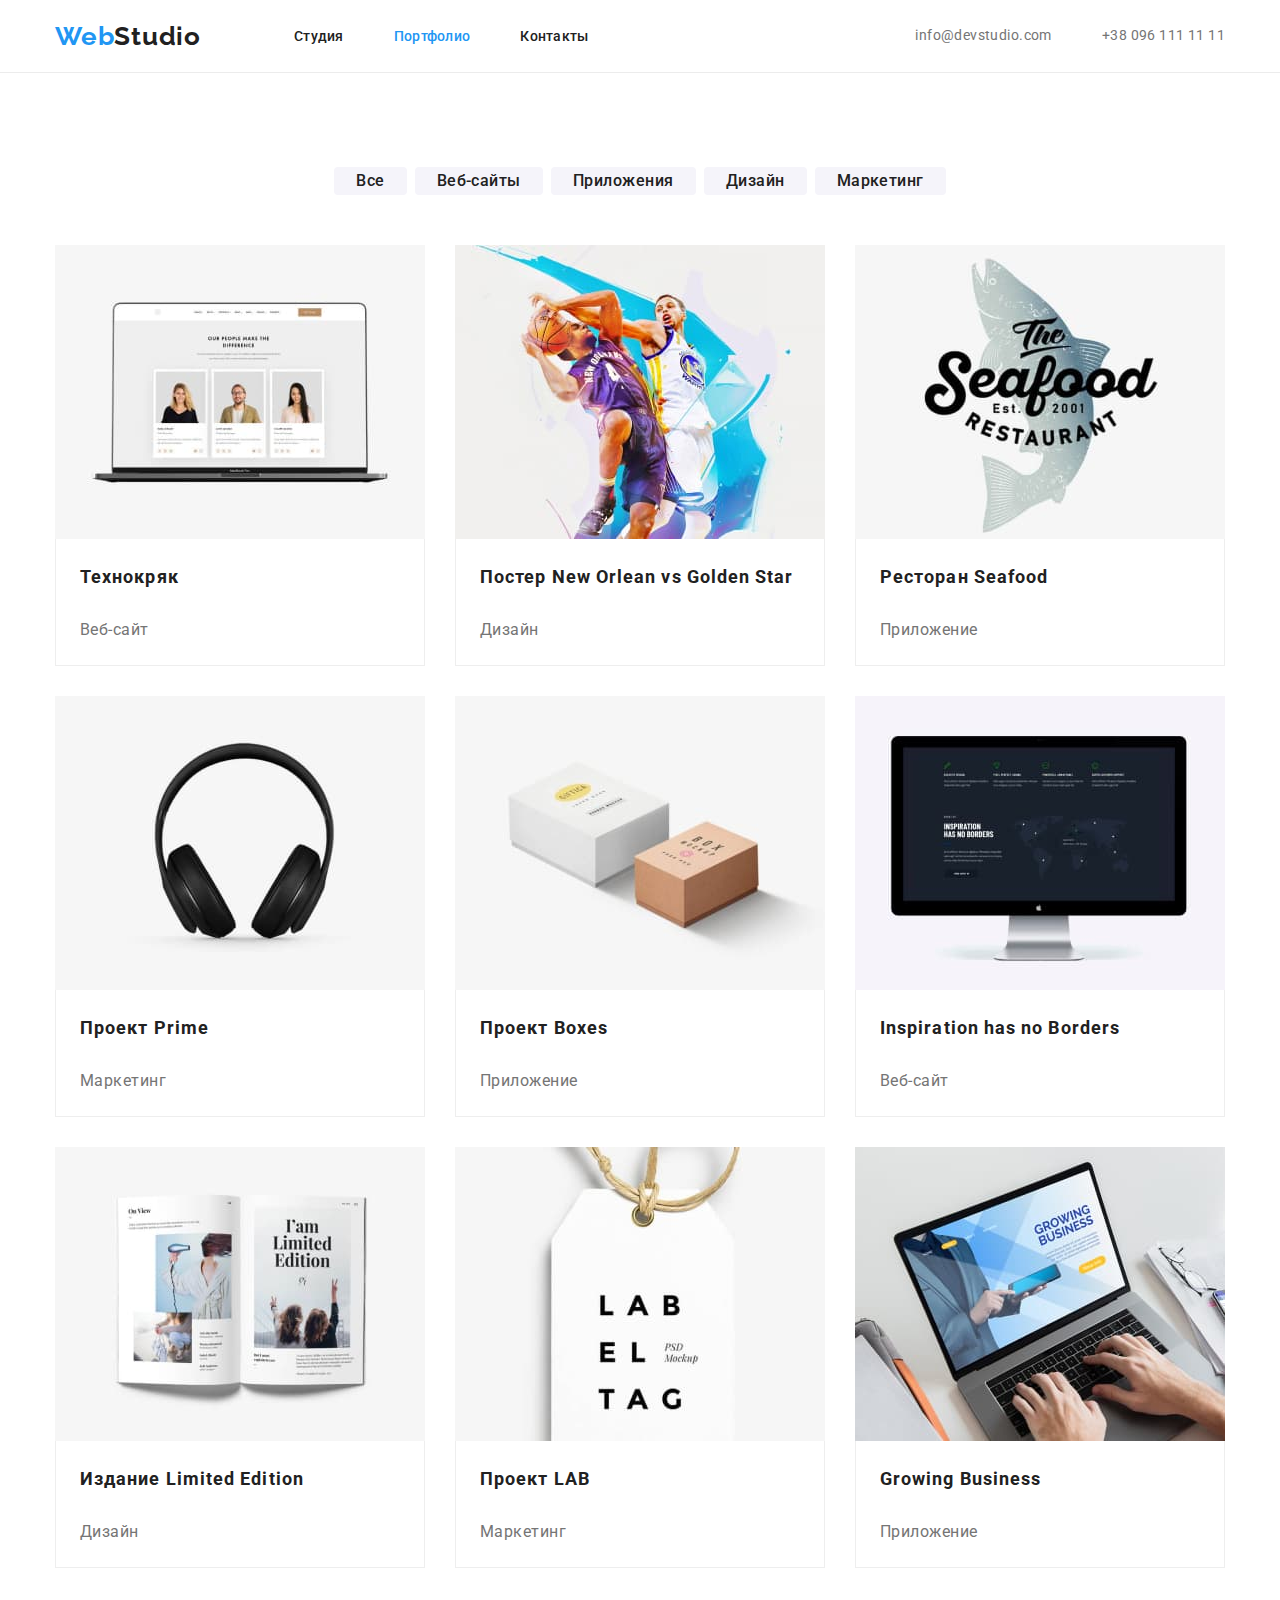
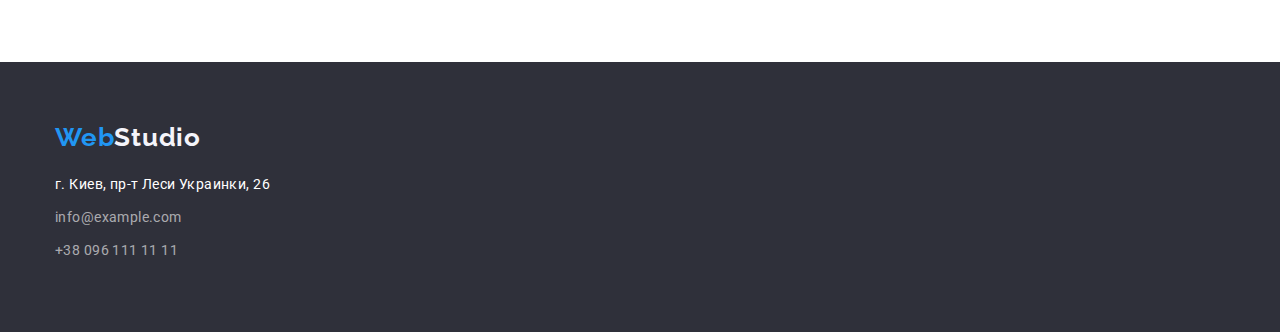
==== commit afe14070: "444" ====
--- a/portfolio.html
+++ b/portfolio.html
@@ -21,7 +21,7 @@
             <nav class="nav ">
                 <a href="./index.html" class="logo">Web<span>Studio</span></a>
                 <ul class="nav-items">
-                    <li><a href="./studia.html" class="logo-list">Студия</a></li>
+                    <li><a href="./index.html" class="logo-list">Студия</a></li>
                     <li><a href="./portfolio.html" class="logo-list"> <span>Портфолио</span> </a></li>
                     <li><a href="" class="logo-list">Контакты</a></li>
 
--- a/css/styles.css
+++ b/css/styles.css
@@ -303,7 +303,7 @@
 
 /* page  portfolio */
 
-.page-bottom-border{
+.page-bottom-border {
     border-bottom: 1px solid var(--border-color-header);
 }
 
@@ -314,23 +314,33 @@
 /* секция  примеры наших работ */
 
 .portfolio-title {
-    margin-top: 20px;
-    margin-left: 24px;
-    margin-bottom: 4px;
+    margin: 0;
+    display: block;
+    padding-top: 20px;
+    padding-left: 24px;
+    padding-bottom: 20px;
     font-weight: bold;
     font-size: 18px;
     line-height: 2.0;
     letter-spacing: 0.06em;
     color: var(--title-text-color);
+    border-left: 1px solid var(--border-color);
+    border-right: 1px solid var(--border-color);
+    ;
 }
 
 .portfolio-subtitle {
-    margin-left: 24px;
-    margin-bottom: 20px;
+    margin: 0;
+    padding-left: 24px;
+    padding-bottom: 20px;
     font-size: 16px;
     line-height: 1.87;
     letter-spacing: 0.03em;
     color: var(--main-text-color);
+    border-left: 1px solid var(--border-color);
+    border-right: 1px solid var(--border-color);
+    border-bottom: 1px solid var(--border-color);
+    ;
 }
 
 .list-pic {
@@ -348,7 +358,7 @@
     margin-top: 30px;
     flex-basis: calc((100% - 90px) / 3);
     background: var(--focus-color-text);
-    border: 1px solid var(--border-color);
+    /* border: 1px solid var(--border-color); */
     flex-direction: column;
 }
 
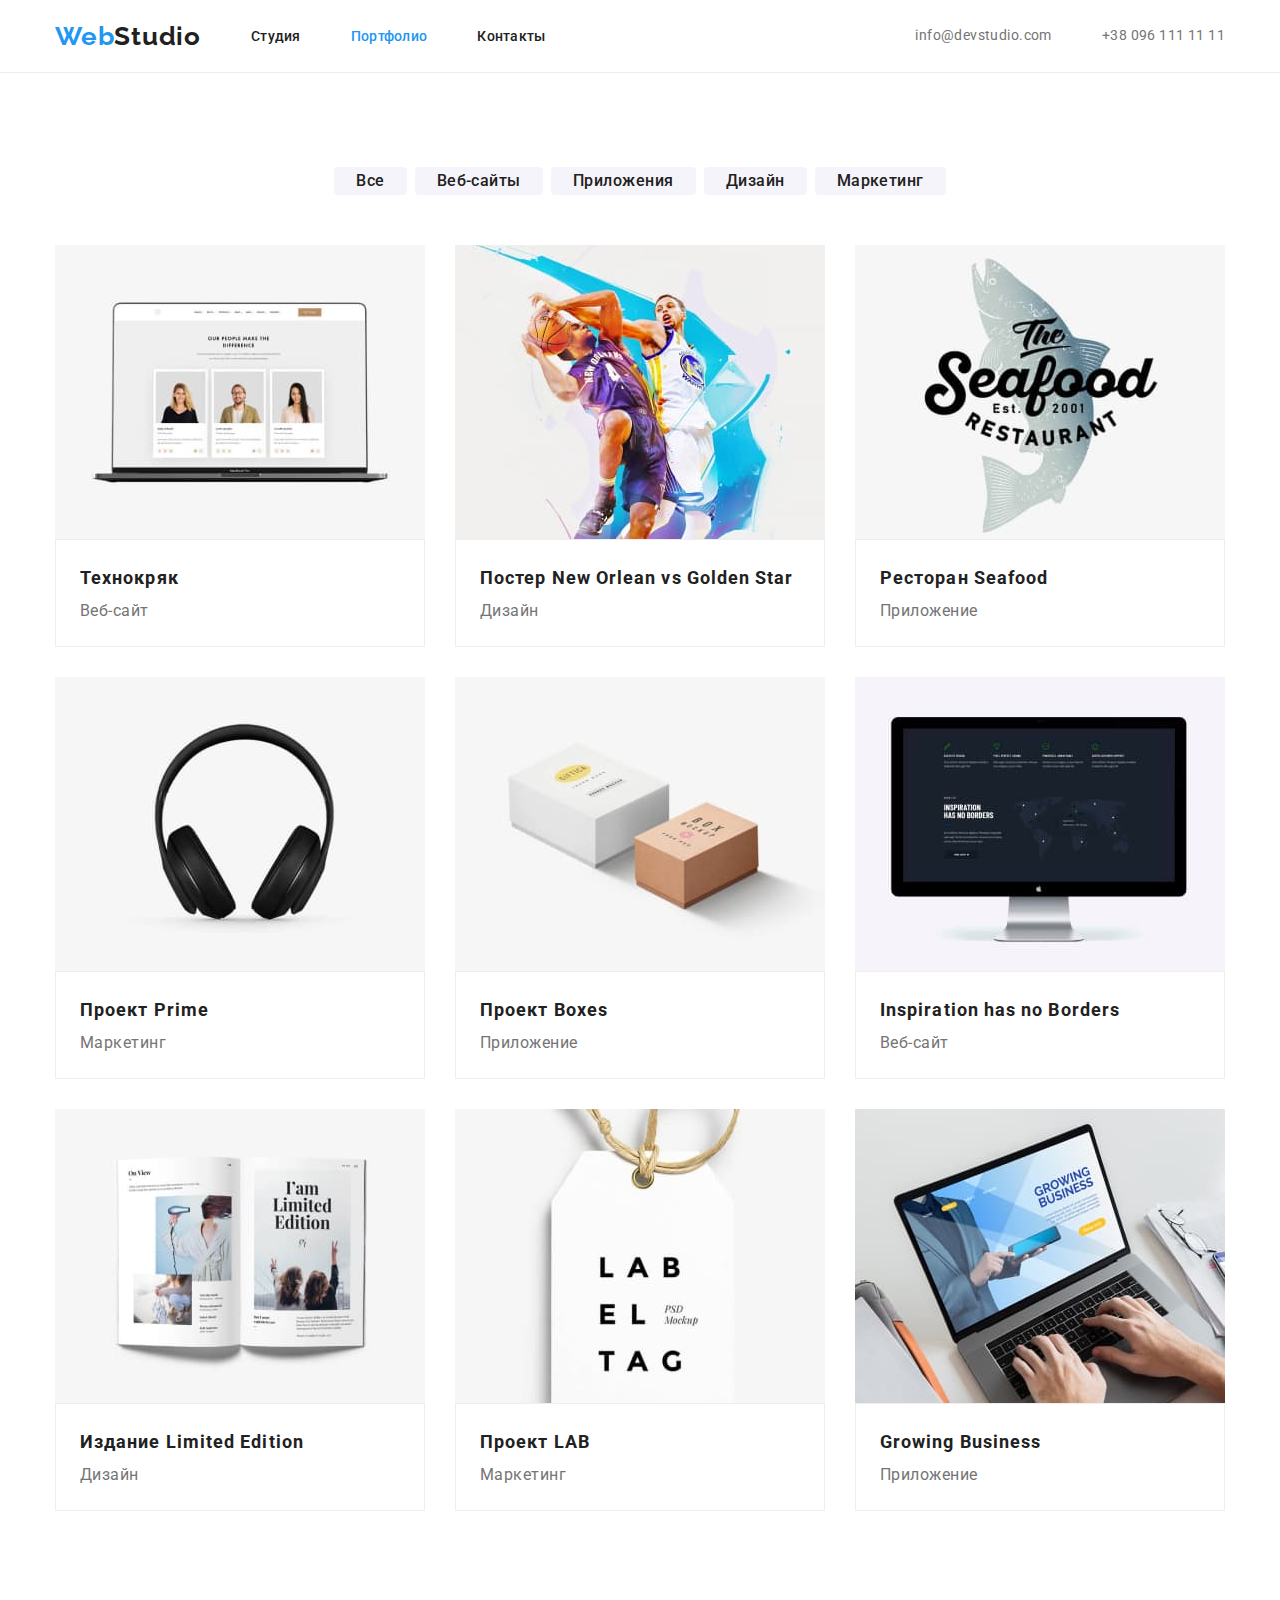
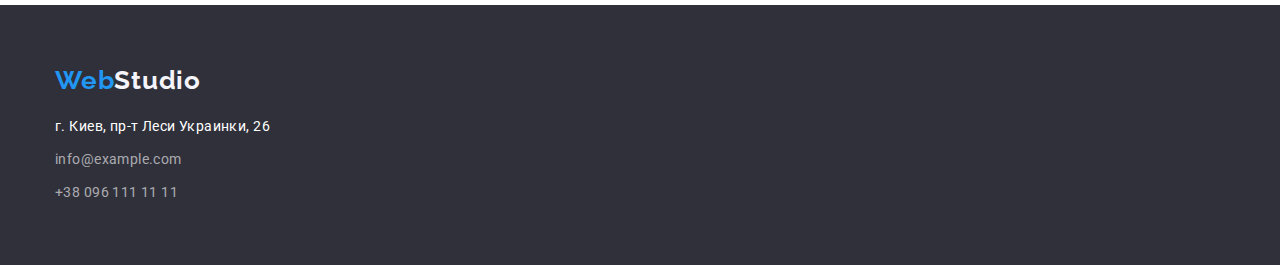
==== commit a8560fb0: "34" ====
--- a/portfolio.html
+++ b/portfolio.html
@@ -37,7 +37,7 @@
     </header>
 
     <main>
-        <section portfolio->
+        <section class="section" >
             <div class="container">
                 <h1 class="visually-hidden"> примеры наших работ</h1>
                 <ul class="btn-list">
@@ -51,63 +51,72 @@
                 <ul class="list-pic">
                     <li class="list-pic-items">
                         <img src="./images/portfolio/portfolio1.jpg" alt="laptop" width="370">
+                        <div class="list-pic-items-text">
                         <h2 class="portfolio-title">Технокряк</h2>
-                        <p class="portfolio-subtitle">Веб-сайт</p>
+                        <p class="portfolio-subtitle">Веб-сайт</p></div>
 
 
                     </li>
                     <li class="list-pic-items">
                         <img src="./images/portfolio/portfolio2.jpg" alt="poster" width="370">
+                        <div class="list-pic-items-text">
                         <h2 class="portfolio-title">Постер New Orlean vs Golden Star</h2>
-                        <p class="portfolio-subtitle">Дизайн</p>
+                        <p class="portfolio-subtitle">Дизайн</p></div>
                     </li>
                     <li class="list-pic-items">
                         <img src="./images/portfolio/portfolio3.jpg" alt="restourant logo" width="370">
+                        <div class="list-pic-items-text">
                         <h2 class="portfolio-title">Ресторан Seafood</h2>
-                        <p class="portfolio-subtitle">Приложение</p>
+                        <p class="portfolio-subtitle">Приложение</p></div>
 
 
                     </li>
                     <li class="list-pic-items">
                         <img src="./images/portfolio/portfolio4.jpg" alt="headphones" width="370">
+                        <div class="list-pic-items-text">
                         <h2 class="portfolio-title">Проект Prime</h2>
-                        <p class="portfolio-subtitle">Маркетинг</p>
+                        <p class="portfolio-subtitle">Маркетинг</p></div>
 
 
                     </li>
                     <li class="list-pic-items">
                         <img src="./images/portfolio/portfolio5.jpg" alt="project boxes" width="370">
+                        <div class="list-pic-items-text">
                         <h2 class="portfolio-title">Проект Boxes</h2>
-                        <p class="portfolio-subtitle">Приложение</p>
+                        <p class="portfolio-subtitle">Приложение</p></div>
 
 
                     </li>
                     <li class="list-pic-items">
                         <img src="./images/portfolio/portfolio6.jpg" alt="Inspiration" width="370">
+                        <div class="list-pic-items-text">
 
                         <h2 class="portfolio-title">Inspiration has no Borders</h2>
-                        <p class="portfolio-subtitle">Веб-сайт</p>
+                        <p class="portfolio-subtitle">Веб-сайт</p></div>
 
 
                     </li>
                     <li class="list-pic-items">
                         <img src="./images/portfolio/portfolio7.jpg" alt="Limited Edition" width="370">
+                        <div class="list-pic-items-text">
                         <h2 class="portfolio-title">Издание Limited Edition</h2>
-                        <p class="portfolio-subtitle">Дизайн</p>
+                        <p class="portfolio-subtitle">Дизайн</p></div>
 
 
                     </li>
                     <li class="list-pic-items">
                         <img src="./images/portfolio/portfolio8.jpg" alt="project lab" width="370">
+                        <div class="list-pic-items-text">
                         <h2 class="portfolio-title">Проект LAB</h2>
-                        <p class="portfolio-subtitle">Маркетинг</p>
+                        <p class="portfolio-subtitle">Маркетинг</p></div>
 
 
                     </li>
                     <li class="list-pic-items">
                         <img src="./images/portfolio/portfolio9.jpg" alt="Growing Business" width="370">
+                        <div class="list-pic-items-text">
                         <h2 class="portfolio-title">Growing Business</h2>
-                        <p class="portfolio-subtitle">Приложение</p>
+                        <p class="portfolio-subtitle">Приложение</p></div>
 
 
                     </li>
--- a/css/styles.css
+++ b/css/styles.css
@@ -30,18 +30,21 @@
 }
 
 h1, h2, h3, h4, h5, h6, p {
-    margin-top: 0;
+    margin: 0;
 }
 
 button {
     cursor: pointer;
 }
 
-ul, a {
+a {
+    text-decoration: none;
+}
+
+ul {
     list-style-type: none;
     padding-left: 0;
     margin: 0;
-    text-decoration: none;
 }
 
 img {
@@ -56,13 +59,12 @@
     padding-left: 15px;
     padding-right: 15px;
     width: 1200px;
-    margin-left: auto;
-    margin-right: auto;
+    margin: 0 auto;
 }
 
 /* nav */
 
-.header {
+header .container {
     display: flex;
 }
 
@@ -75,20 +77,23 @@
     display: flex;
 }
 
+.nav-items li {
+    margin-left: 50px;
+}
+
 .contacts {
     display: flex;
-    margin-left: auto
+    margin-left: auto;
+    padding-top: 24px;
+    padding-bottom: 24px;
 }
 
 .contacts-item {
     display: block;
-    padding-top: 24px;
-    padding-bottom: 24px;
-    padding-left: 50px;
+    margin-left: 50px;
 }
 
 .logo {
-    padding-right: 43px;
     font-family: Raleway;
     font-weight: bold;
     font-size: 26px;
@@ -108,17 +113,18 @@
 }
 
 .link:hover, .link:focus {
-    color: var(--accent-color-accent)
+    color: var(--accent-color-accent);
+}
+
+header .link, 
+.logo-list {
+    padding: 24px 0;
 }
 
 /* header-list */
 
 .logo-list {
     display: block;
-    /* padding-top: 24px;
-    padding-bottom: 24px; */
-    margin-left: 50px;
-    font-style: normal;
     font-weight: 500;
     font-size: 14px;
     line-height: 1.17;
@@ -127,7 +133,7 @@
 }
 
 .logo-list:hover, .logo-list:focus {
-    color: var(--accent-color-accent)
+    color: var(--accent-color-accent);
 }
 
 /* footer */
@@ -142,41 +148,50 @@
     color: var(--background-color);
 }
 
-.footer-link-item {
-    padding-bottom: 9px;
+.footer .logo {
+    display: flex;
+    margin-bottom: 20px;
+}
+
+.footer-link-item:not(:last-child) {
+    margin-bottom: 9px;
 }
 
 .colfoot {
     color: var(--address-link-color-footer);
-    font-weight: 400;
     font-size: 14px;
     line-height: 1.71;
     letter-spacing: 0.03em;
 }
 
 .address {
-    padding-top: 20px;
-    padding-bottom: 9px;
+    margin-bottom: 9px;
     font-style: normal;
     text-decoration: none;
     font-size: 14px;
     line-height: 1.71;
     letter-spacing: 0.03em;
     color: var(--focus-color-text);
-    margin: 0;
 }
 
 /* main secion2 */
 
-.our-advantages {
-    display: flex;
-    justify-content: space-between;
-}
-
-.our-advantages-item {
+.section {
     padding-top: 94px;
     padding-bottom: 94px;
-    flex-basis: calc((100% - 30px) / 4);
+}
+
+.our-advantages {
+    display: flex;
+    justify-content: space-between;
+}
+
+.our-advantages-item {
+    width: 270px;
+}
+
+.caption-list {
+    padding-top: 0;
 }
 
 .caption-our-team {
@@ -194,25 +209,25 @@
 .caption-our-team-list {
     display: flex;
     justify-content: space-between;
-    padding-bottom: 94px;
 }
 
 .caption {
     background-color: var(--background-color);
-    padding-top: 94px;
 }
 
 .caption-item {
     width: 270px;
-    padding-bottom: 20px;
     background: var(--focus-color-text);
-    box-shadow: 0px 1px 3px rgba(0, 0, 0, 0.12), 0px 1px 1px rgba(0, 0, 0, 0.14), 0px 2px 1px rgba(0, 0, 0, 0.2);
-    border-radius: 0px 0px 4px 4px;
+    box-shadow: 0 1px 3px rgba(0, 0, 0, 0.12), 0 1px 1px rgba(0, 0, 0, 0.14), 0 2px 1px rgba(0, 0, 0, 0.2);
+    border-radius: 0 0 4px 4px;
+}
+
+.caption-our-team-list-text {
+    padding: 30px;
 }
 
 .title-our-team {
     margin-bottom: 10px;
-    margin-top: 30px;
     text-align: center;
     font-weight: 500;
     font-size: 16px;
@@ -222,7 +237,6 @@
 }
 
 .subtitle-our-team {
-    margin-bottom: 10px;
     text-align: center;
     font-weight: normal;
     font-size: 16px;
@@ -233,14 +247,17 @@
 
 /* main section 1 */
 
+.pic {
+    padding-top: 200px;
+    padding-bottom: 200px;
+    background: var(--background-color-dark);
+}
+
 .pic-backround {
     display: flex;
     align-items: center;
     flex-direction: column;
-    padding-top: 200px;
     width: 1600px;
-    height: 600px;
-    background-color: var(--background-color-dark);
 }
 
 .pic-backround-title {
@@ -258,6 +275,7 @@
 /*  кнопка Заказать услугу */
 
 .main-button {
+    margin-top: 30px;
     width: 200px;
     height: 50px;
     display: block;
@@ -268,13 +286,15 @@
     color: var(--focus-color-text);
     background-color: var(--accent-color-accent);
     cursor: pointer;
+    box-shadow: 0px 4px 4px rgba(0, 0, 0, 0.15);
+    border: none;
     border-radius: 4px;
-    box-shadow: 0px 4px 4px rgba(0, 0, 0, 0.15);
 }
 
 /* секция  примеры наших работ */
 
 .section-title {
+    margin-bottom: 10px;
     font-weight: bold;
     font-size: 14px;
     line-height: 1.14;
@@ -313,34 +333,33 @@
 
 /* секция  примеры наших работ */
 
-.portfolio-title {
-    margin: 0;
-    display: block;
+.list-pic-items-text {
     padding-top: 20px;
     padding-left: 24px;
     padding-bottom: 20px;
+    padding-right: 24px;
+    border: 1px solid var(--border-color);
+}
+
+.portfolio-title {
+    margin: 0;
     font-weight: bold;
     font-size: 18px;
     line-height: 2.0;
     letter-spacing: 0.06em;
     color: var(--title-text-color);
-    border-left: 1px solid var(--border-color);
-    border-right: 1px solid var(--border-color);
-    ;
+    /* border-left: 1px solid var(--border-color);
+    border-right: 1px solid var(--border-color); */
 }
 
 .portfolio-subtitle {
-    margin: 0;
-    padding-left: 24px;
-    padding-bottom: 20px;
     font-size: 16px;
     line-height: 1.87;
     letter-spacing: 0.03em;
     color: var(--main-text-color);
-    border-left: 1px solid var(--border-color);
+    /* border-left: 1px solid var(--border-color);
     border-right: 1px solid var(--border-color);
-    border-bottom: 1px solid var(--border-color);
-    ;
+    border-bottom: 1px solid var(--border-color); */
 }
 
 .list-pic {
@@ -349,7 +368,6 @@
     margin-left: -30px;
     margin-top: -30px;
     padding: 0;
-    margin-bottom: 94px;
 }
 
 .list-pic-items {
@@ -358,14 +376,12 @@
     margin-top: 30px;
     flex-basis: calc((100% - 90px) / 3);
     background: var(--focus-color-text);
-    /* border: 1px solid var(--border-color); */
     flex-direction: column;
 }
 
 .btn-list {
     display: flex;
     justify-content: center;
-    margin-top: 94px;
     margin-bottom: 50px;
 }
 
@@ -384,12 +400,11 @@
     font-size: 16px;
     line-height: 1.62;
     letter-spacing: 0.03em;
-    cursor: pointer;
 }
 
 .btn:hover, .btn:focus {
     background: var(--accent-color-accent);
-    box-shadow: 0px 3px 1px rgba(0, 0, 0, 0.1), 0px 1px 2px rgba(0, 0, 0, 0.08), 0px 2px 2px rgba(0, 0, 0, 0.12);
+    box-shadow: 0px 3px 1px rgba(#000, .1), 0px 1px 2px rgba(#000, 0.08), 0px 2px 2px rgba(#000, 0.12);
     border-radius: 4px;
     color: var(--focus-color-text);
     border: none;
